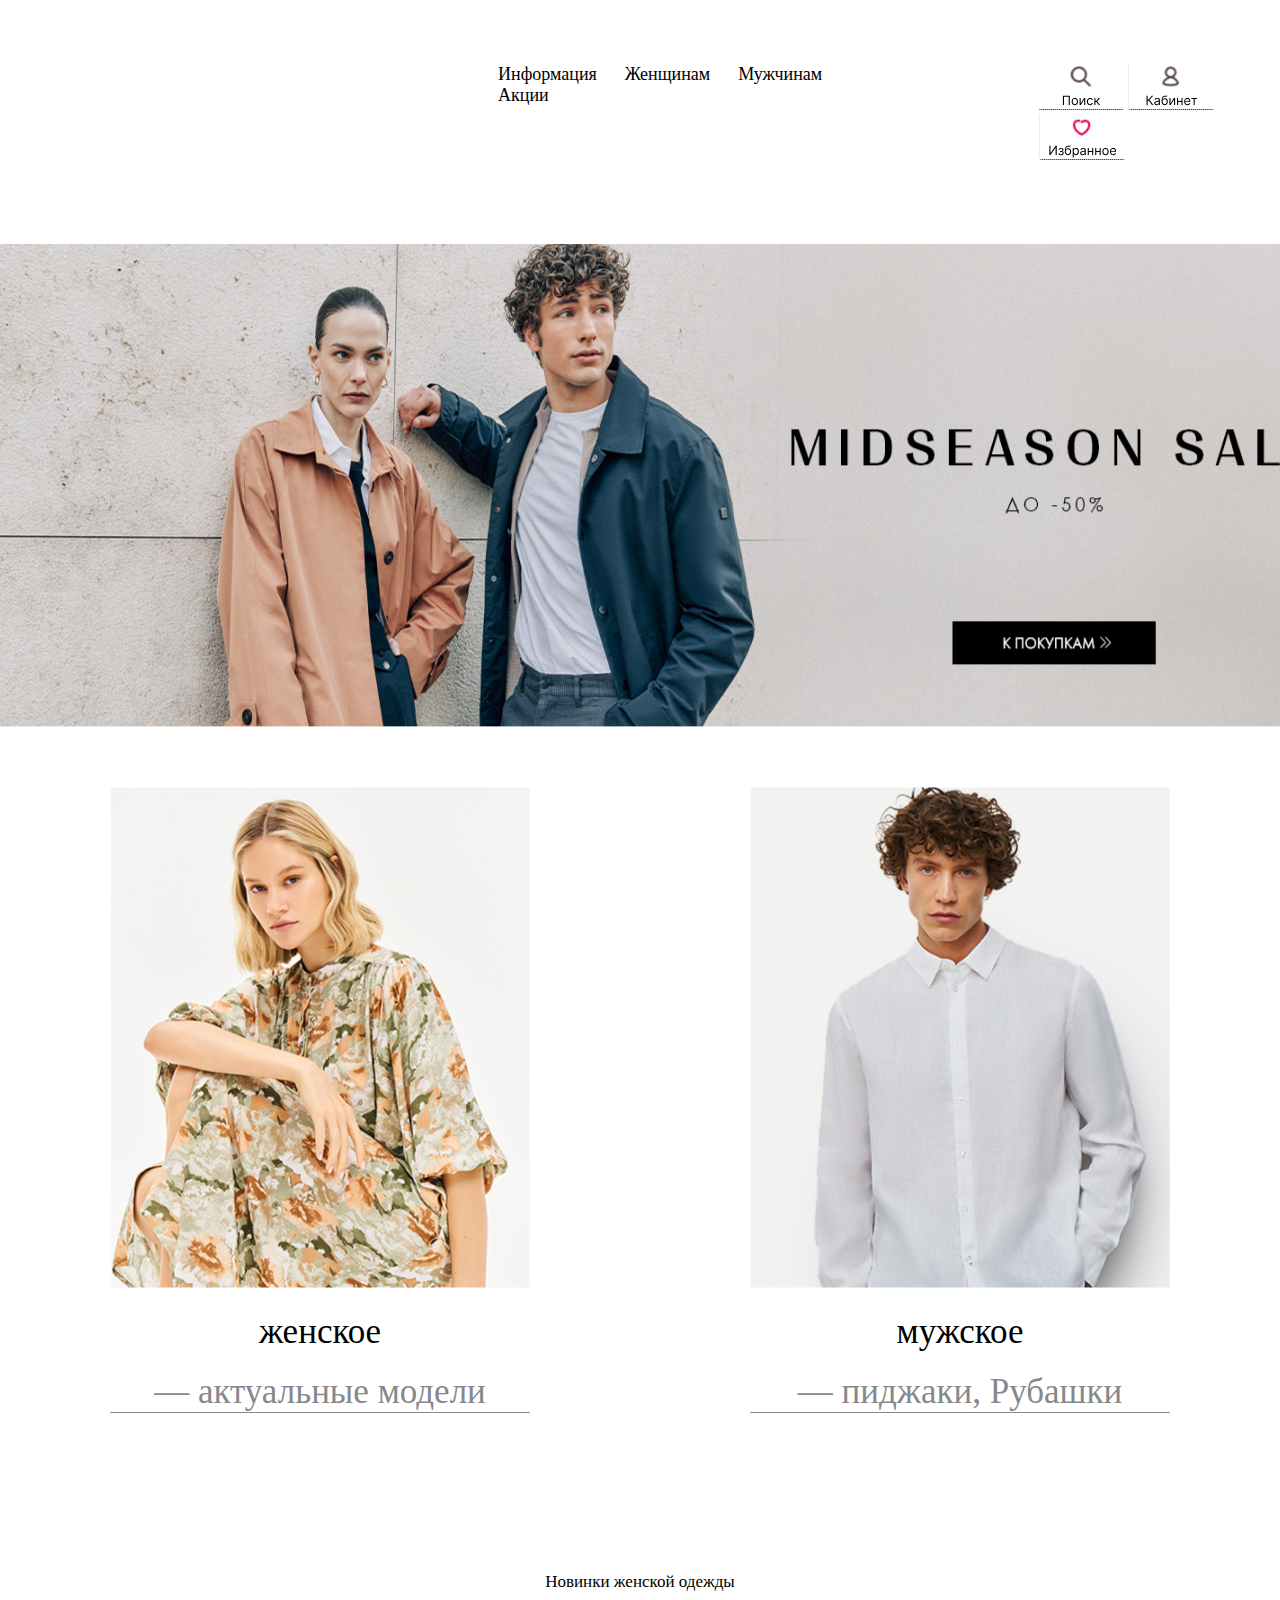
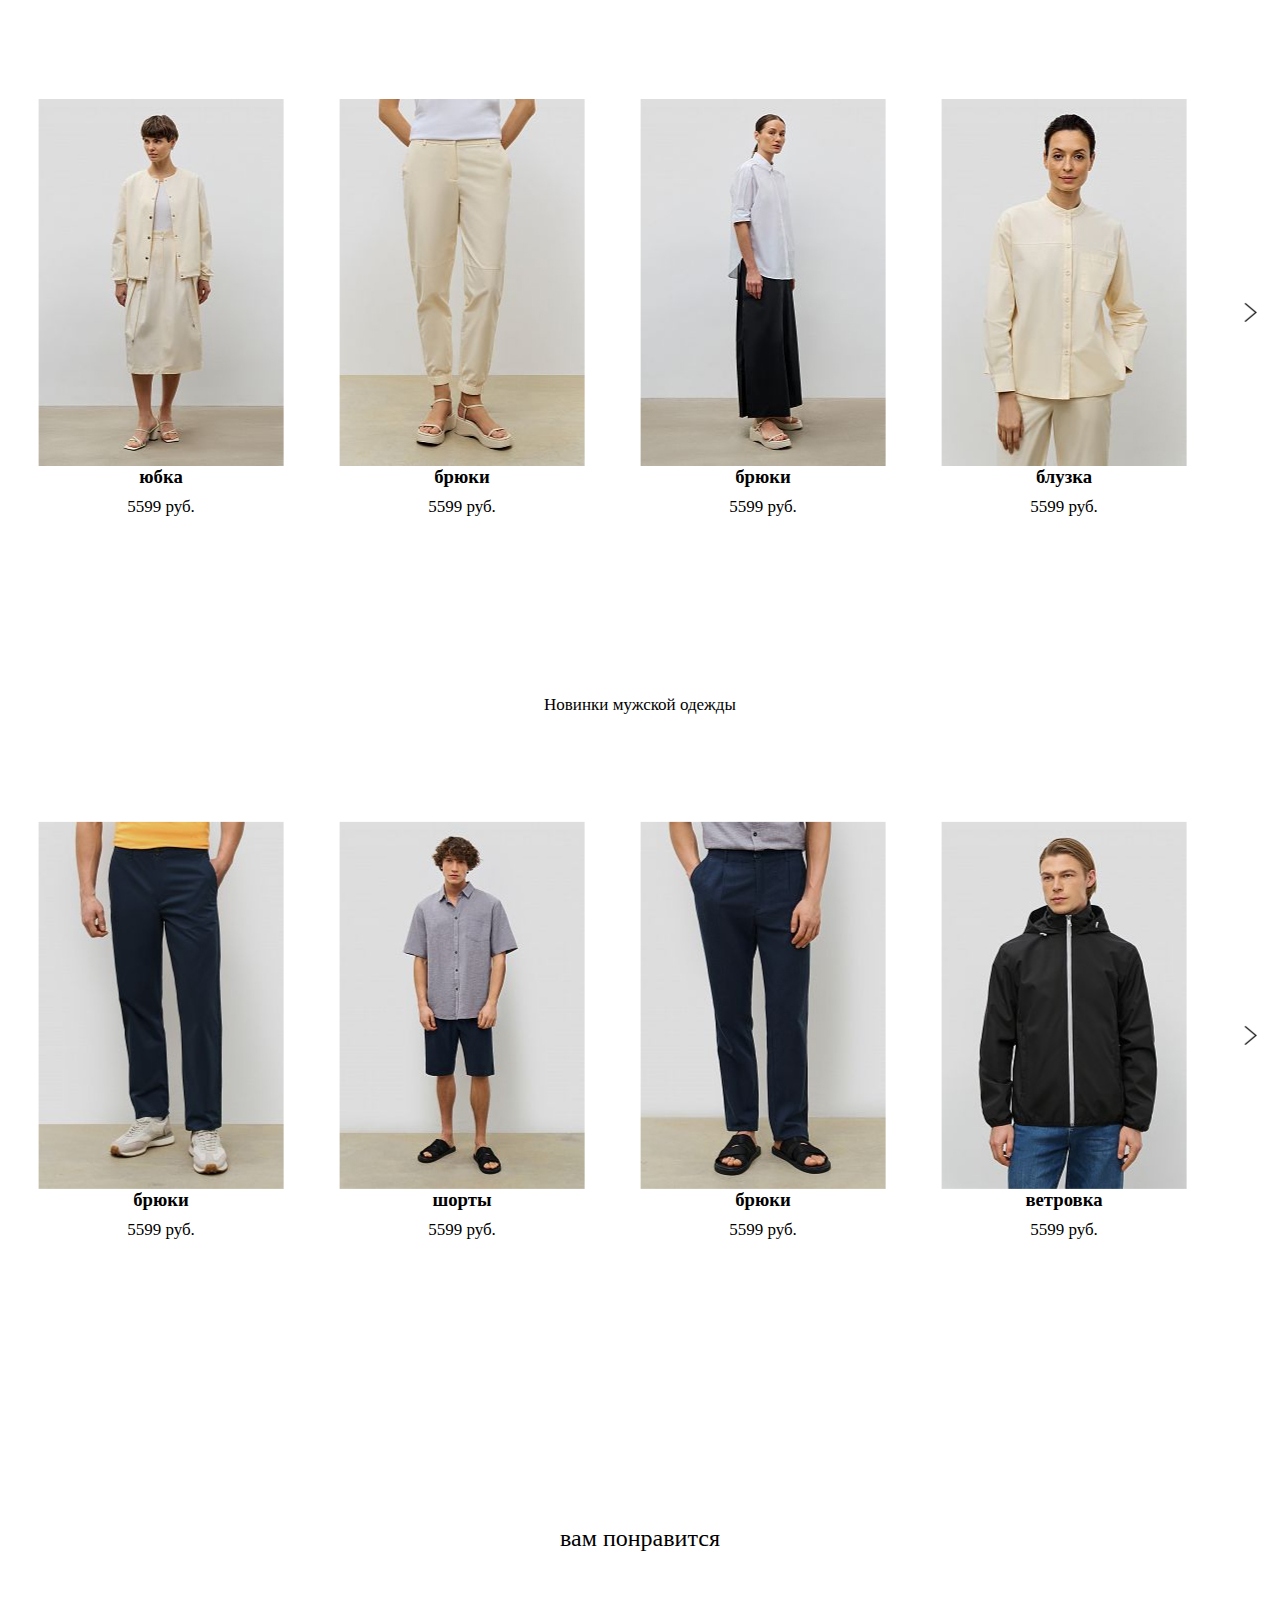
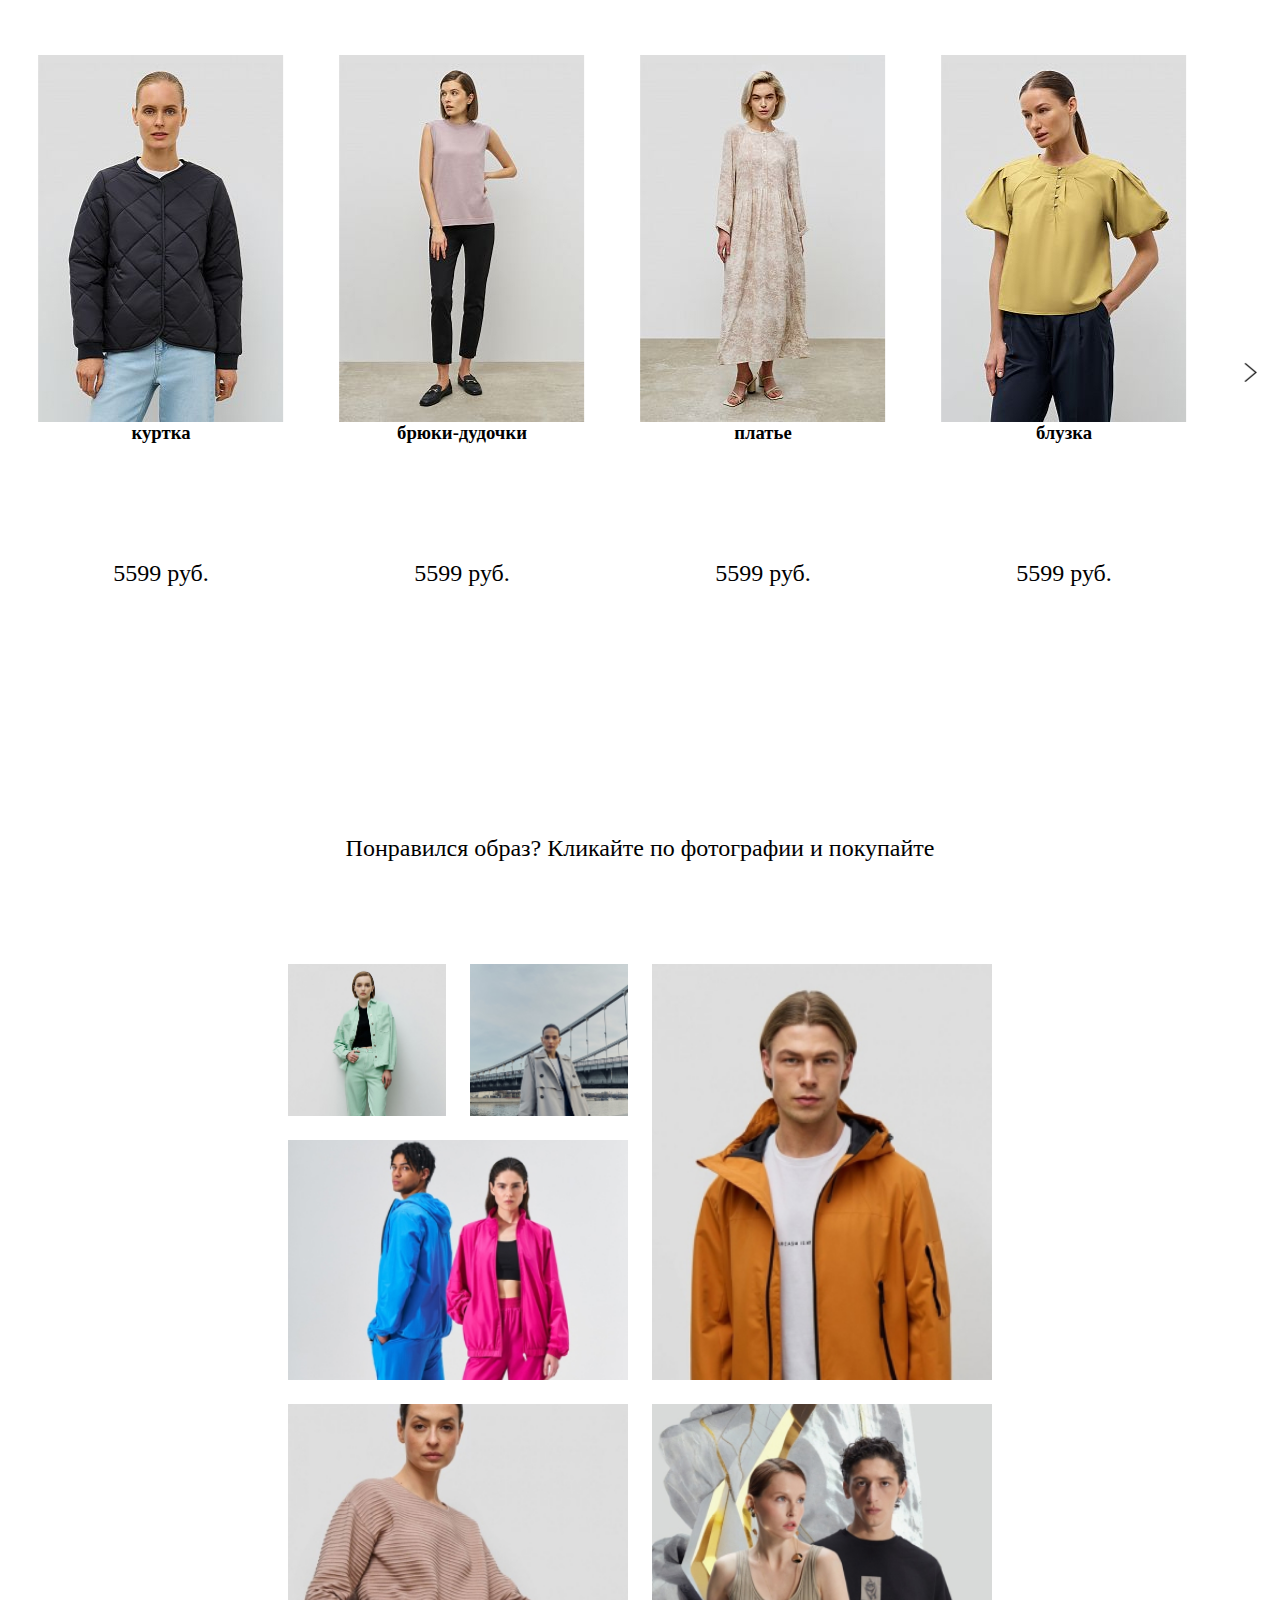
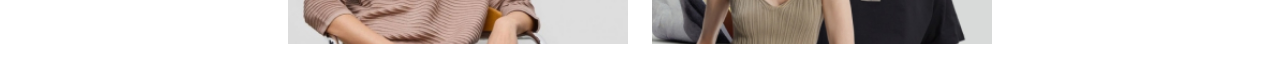
==== index.html @ 718bdc74 "m" ====
<!DOCTYPE html>
<html lang="en">

<head>
    <meta charset="UTF-8">
    <meta http-equiv="X-UA-Compatible" content="IE=edge">
    <meta name="viewport" content="width=device-width, initial-scale=1.0">
    <title>Nedogenius</title>
    <link rel="stylesheet" href="./style.css">
    <link rel="stylesheet" href="./adaptive.css">
</head>

<body>
    <!-- хедер-->
    <header>
        <div class="wrapper">
            <div class="header_text">
                <span> Информация</span>
                <span>Женщинам</span>
                <span>Мужчинам</span>
                <span>Акции</span>
            </div>
        <div class="header_icon">
            <a href="#"><img src="./img/search.svg" alt=""></a>
            <a href="#"><img src="./img/cabinet.svg" alt=""></a>
            <a href="#"><img src="./img/favorite.svg" alt=""></a>
            <a href="#"><img src="./img/basket.svg" alt=""></a>
            
        </div>
        </div>
    </header>
    <!-- хедер-->
    <div class="header_banner"><a href="#"><img src="./img/banner.png" alt=""></a></div>

    <!-- мейн-->
    <main>
        <div class="main-shop">
            <a href="#"><img src="./img/women.png" alt=""></a>
            <p>женское</p>
            <p id="p1_main">— актуальные модели</p>
        </div>

        <div class="main-shop">
            <a href="#"><img src="./img/men.jpg" alt=""></a>
            <p>мужское</p>
            <p id="p2_main">— пиджаки, Рубашки</p>
        </div>
    </main>
    <!-- мейн-->

    <container_1>
        <p>Новинки женской одежды</p>
        <div class="cont_img">
            <a href="#"><img src="./img/arrow-left.png.svg" alt=""><h3> </h3>
                <p> </p></a>
            <a href="#"><img src="./img/FRONT.jpg.jpg" alt=""><h3>юбка</h3>
                <p>5599 руб.</p></a>
            <a href="#"><img src="./img/FRONT_2.jpg.jpg" alt=""><h3>брюки</h3>
            <p>5599 руб.</p></a>
            <a href="#"><img src="./img/FRONT_3.jpg.jpg" alt=""><h3>брюки</h3>
                <p>5599 руб.</p></a></a>
            <a href="#"><img src="./img/FRONT_4.jpg.jpg" alt=""><h3>блузка</h3>
                <p>5599 руб.</p></a>
            <a href="#"><img src="./img/arrow-right.png.svg" alt=""><h3> </h3>
                <p> </p></a>
        </div>
    </container_1>

    <container_2>
    <p>Новинки мужской одежды</p>
    <div class="cont_img2">
        <a href="#"><img src="./img/arrow-left.png.svg" alt=""><h3> </h3>
            <p> </p></a>
        <a href="#"><img src="./img/FRONT11.jpg.jpg" alt=""><h3>брюки</h3>
            <p>5599 руб.</p></a>
        <a href="#"><img src="./img/FRONT12.jpg.jpg" alt=""><h3>шорты</h3>
            <p>5599 руб.</p></a>
        <a href="#"><img src="./img/FRONT13.jpg.jpg" alt=""><h3>брюки</h3>
            <p>5599 руб.</p></a>
        <a href="#"><img src="./img/FRONT14.jpg.jpg" alt=""><h3>ветровка</h3>
            <p>5599 руб.</p></a>
        <a href="#"><img src="./img/arrow-right.png.svg" alt=""><h3> </h3>
            <p> </p></a>
    </div>
    </container_2>

    <container_3>
        <p>вам понравится</p>
        <div class="cont_img3">
            <a href="#"><img src="./img/arrow-left.png.svg" alt=""></a>
            <a href="#"><img src="./img/FRONT21.jpg.jpg" alt=""><h3>куртка</h3>
                <p>5599 руб.</p></a>
            <a href="#"><img src="./img/FRONT22.jpg.jpg" alt=""><h3>брюки-дудочки</h3>
                <p>5599 руб.</p></a>
            <a href="#"><img src="./img/FRONT23.jpg.jpg" alt=""><h3>платье</h3>
                <p>5599 руб.</p></a>
            <a href="#"><img src="./img/FRONT24.jpg.jpg" alt=""><h3>блузка</h3>
                <p>5599 руб.</p></a>
            <a href="#"><img src="./img/arrow-right.png.svg" alt=""></a>
        </div>
        </container_3>

        <container_4>
            <p>Понравился образ? Кликайте по фотографии и покупайте</p>
            <div class="cont_4">
                <div class="gallery">
                    <figure class="gallery__item gallery__item--1">
                        <img src="img/div1.jpg" alt="Gallery image 1" class="gallery__img">
                    </figure>
                    <figure class="gallery__item gallery__item--2">
                        <img src="img/div2.jpg" alt="Gallery image 2" class="gallery__img">
                    </figure>
                    <figure class="gallery__item gallery__item--3">
                        <img src="img/div3.jpg" alt="Gallery image 3" class="gallery__img">
                    </figure>
                    <figure class="gallery__item gallery__item--4">
                        <img src="img/div4.jpg" alt="Gallery image 4" class="gallery__img">
                    </figure>
                    <figure class="gallery__item gallery__item--5">
                        <img src="img/div5.jpg" alt="Gallery image 5" class="gallery__img">
                    </figure>
                    <figure class="gallery__item gallery__item--6">
                        <img src="img/div6.jpg" alt="Gallery image 6" class="gallery__img">
                    </figure>
                </div>
            </div>
        </container_4>
</body>

</html>
---- style.css ----
* {
  padding: 0;
  margin: 0;
  box-sizing: border-box;
}

a {
  text-decoration: none;
}

li {
  list-style: none;
  padding-left: 35px;
}

body {
  background: white;
  background-size: 36px 36px;

  box-sizing: border-box;

  width: 100%;
}

header {
  background: white;
  padding-top: 64px;
  padding-bottom: 80px;
  width: 100%;
}

.wrapper{
  display: flex;
}

.header_text {
  display: inline-block;
  margin-left: 498px;

}

.header_icon{
  display: inline-block;
  padding-left: 158px;
  align-items: flex-end;
}

span {
  padding-right: 24px;
  font-size: 18px;
}

.header_banner {
  padding-bottom: 24px;
}


p {
  color: black;
}

main {
  display: flex;
  justify-content: space-around;
  flex-wrap: wrap;
}

main .main-shop p {
  text-align: center;
  font-size: 35px;

  padding-top: 20px;
}

.main-shop {
  border-radius: 100px;
  padding-top: 30px;
  padding-bottom: 30px;
  padding-left: 40px;
  padding-right: 40px;
  margin-bottom: 120px;
  color: black;
}


#p1_main{
  border-bottom: 1px solid black;
  border-bottom-color:#87888C;
  color:#87888C;
}

#p2_main{
  border-bottom: 1px solid black;
  border-bottom-color:#87888C;
  color:#87888C;
}


container_1 p{
  text-align: center;
  font-weight: 400;
  font-size: 17px;
  line-height: 38px;
  margin-bottom: 97px;
}
.cont_img{
  width: 100%;
  display: flex;
  justify-content:center ;
  margin-bottom: 30px;
  align-items: center;
}

.cont_img a{
  margin-right: 55px;
    display: flex;
    flex-direction: column;
    align-items: center;
    text-align: center;
    color: black;
    margin-bottom: 33px;
}




.cont_img a h3 p{
  font-size: 17px;
}




container_2 p{
  text-align: center;
  font-weight: 400;
  font-size: 17px;
  line-height: 38px;
  margin-bottom: 97px;
}
.cont_img2{
  width: 100%;
  display: flex;
  justify-content:center ;
  margin-bottom: 30px;
  align-items: center;
}

.cont_img2 a{
  margin-right: 55px;
    display: flex;
    flex-direction: column;
    align-items: center;
    text-align: center;
    color: black;
    margin-bottom: 33px;
}




.cont_img2 a h3 p{
  font-size: 17px;
}

container_3 p{
  text-align: center;
  font-weight: 400;
  font-size: 24px;
  line-height: 38px;
  margin-bottom: 97px;
  padding-top: 110px;
}
.cont_img3{
  display: flex;
  justify-content:center ;
  margin-bottom: 30px;
  align-items: center;
}

.cont_img3 a{
  margin-right: 55px;
    display: flex;
    flex-direction: column;
    align-items: center;
    text-align: center;
    color: black;
}

container_4 p{
  text-align: center;
  font-weight: 400;
  font-size: 24px;
  line-height: 38px;
  margin-bottom: 97px;
  padding-top: 110px;
}

.cont_4 {
  width: 55%;
  margin: 2rem auto; 
}
 
.gallery {
  display: grid;
  grid-template-columns: repeat(8, 1fr);
  grid-template-rows: repeat(8, 5vw);
  grid-gap: 1.5rem; 
}
 
.gallery__img {
  width: 100%;
  height: 100%;
  object-fit: cover;
  display: block; 
}
 
.gallery__item--1 {
  grid-column-start: 1;
  grid-column-end: 3;
  grid-row-start: 1;
  grid-row-end: 3
}
 
.gallery__item--2 {
  grid-column-start: 3;
  grid-column-end: 5;
  grid-row-start: 1;
  grid-row-end: 3;
}
 
.gallery__item--3 {
  grid-column-start: 5;
  grid-column-end: 9;
  grid-row-start: 1;
  grid-row-end: 6;
}
 
.gallery__item--4 {
  grid-column-start: 1;
  grid-column-end: 5;
  grid-row-start: 3;
  grid-row-end: 6;
}
 
.gallery__item--5 {
  grid-column-start: 1;
  grid-column-end: 5;
  grid-row-start: 6;
  grid-row-end: 9;
}
 
.gallery__item--6 {
  grid-column-start: 5;
  grid-column-end: 9;
  grid-row-start: 6;
  grid-row-end: 9;
}
---- adaptive.css ----
@media only screen and (max-width: 1200px) {

    .header {
        background: #002b51;
    background: -webkit-linear-gradient(0deg, #002b51 0%, #1a0051 100%);
    background: linear-gradient(0deg, #002b51 0%, #1a0051 100%);
    margin-bottom: 65px;
    width: 800px;
    }

    .main {
        background:
        repeating-linear-gradient( 45deg,#0000 calc(-650%/13) calc(50%/13),#002240 0 calc(100%/13),
        #0000 0 calc(150%/13),#002240 0 calc(200%/13),
        #0000 0 calc(250%/13),#002240 0 calc(300%/13)),repeating-linear-gradient( 45deg,#0000 calc(-650%/13) calc(50%/13),#002240 0 calc(100%/13),
        #0000 0 calc(150%/13),#002240 0 calc(200%/13),
        #0000 0 calc(250%/13),#002240 0 calc(300%/13)) 18px 18px,
        repeating-linear-gradient(-45deg,#0000 calc(-650%/13) calc(50%/13),#002240 0 calc(100%/13),
        #0000 0 calc(150%/13),#002240 0 calc(200%/13),
        #0000 0 calc(250%/13),#002240 0 calc(300%/13)),repeating-linear-gradient(-45deg,#0000 calc(-650%/13) calc(50%/13),#002240 0 calc(100%/13),
        #0000 0 calc(150%/13),#002240 0 calc(200%/13),
        #0000 0 calc(250%/13),#002240 0 calc(300%/13)) 18px 18px #0a0021;
        width: 190px;
    }

    .footer {
        width: auto;
        background: #002b51;
        background: -webkit-linear-gradient(0deg, #002b51 0%, #1a0051 100%);
        background: linear-gradient(0deg, #002b51 0%, #1a0051 100%);
    }
}

@media only screen and (max-width: 800px) {

    .header {
        background: #002b51;
        background: -webkit-linear-gradient(0deg, #002b51 0%, #1a0051 100%);
        background: linear-gradient(0deg, #002b51 0%, #1a0051 100%);
        margin-bottom: 65px;
        width: 600px;
    }

    .main {
        background:
        repeating-linear-gradient( 45deg,#0000 calc(-650%/13) calc(50%/13),#002240 0 calc(100%/13),
        #0000 0 calc(150%/13),#002240 0 calc(200%/13),
        #0000 0 calc(250%/13),#002240 0 calc(300%/13)),repeating-linear-gradient( 45deg,#0000 calc(-650%/13) calc(50%/13),#002240 0 calc(100%/13),
        #0000 0 calc(150%/13),#002240 0 calc(200%/13),
        #0000 0 calc(250%/13),#002240 0 calc(300%/13)) 18px 18px,
        repeating-linear-gradient(-45deg,#0000 calc(-650%/13) calc(50%/13),#002240 0 calc(100%/13),
        #0000 0 calc(150%/13),#002240 0 calc(200%/13),
        #0000 0 calc(250%/13),#002240 0 calc(300%/13)),repeating-linear-gradient(-45deg,#0000 calc(-650%/13) calc(50%/13),#002240 0 calc(100%/13),
        #0000 0 calc(150%/13),#002240 0 calc(200%/13),
        #0000 0 calc(250%/13),#002240 0 calc(300%/13)) 18px 18px #0a0021;
        width: 100px;
    }

    .footer {
        width: auto;
        background: #002b51;
        background: -webkit-linear-gradient(0deg, #002b51 0%, #1a0051 100%);
        background: linear-gradient(0deg, #002b51 0%, #1a0051 100%);
    }
}

@media only screen and (max-width: 400px){
    .header {
        background: #002b51;
        background: -webkit-linear-gradient(0deg, #002b51 0%, #1a0051 100%);
        background: linear-gradient(0deg, #002b51 0%, #1a0051 100%);
        margin-bottom: 65px;
        width: 200px;
    }

    .main {
        background:
        repeating-linear-gradient( 45deg,#0000 calc(-650%/13) calc(50%/13),#002240 0 calc(100%/13),
        #0000 0 calc(150%/13),#002240 0 calc(200%/13),
        #0000 0 calc(250%/13),#002240 0 calc(300%/13)),repeating-linear-gradient( 45deg,#0000 calc(-650%/13) calc(50%/13),#002240 0 calc(100%/13),
        #0000 0 calc(150%/13),#002240 0 calc(200%/13),
        #0000 0 calc(250%/13),#002240 0 calc(300%/13)) 18px 18px,
        repeating-linear-gradient(-45deg,#0000 calc(-650%/13) calc(50%/13),#002240 0 calc(100%/13),
        #0000 0 calc(150%/13),#002240 0 calc(200%/13),
        #0000 0 calc(250%/13),#002240 0 calc(300%/13)),repeating-linear-gradient(-45deg,#0000 calc(-650%/13) calc(50%/13),#002240 0 calc(100%/13),
        #0000 0 calc(150%/13),#002240 0 calc(200%/13),
        #0000 0 calc(250%/13),#002240 0 calc(300%/13)) 18px 18px #0a0021;
        width: 60px;
    }

    .footer {
        width: auto;
        background: #002b51;
        background: -webkit-linear-gradient(0deg, #002b51 0%, #1a0051 100%);
        background: linear-gradient(0deg, #002b51 0%, #1a0051 100%);
    }
}
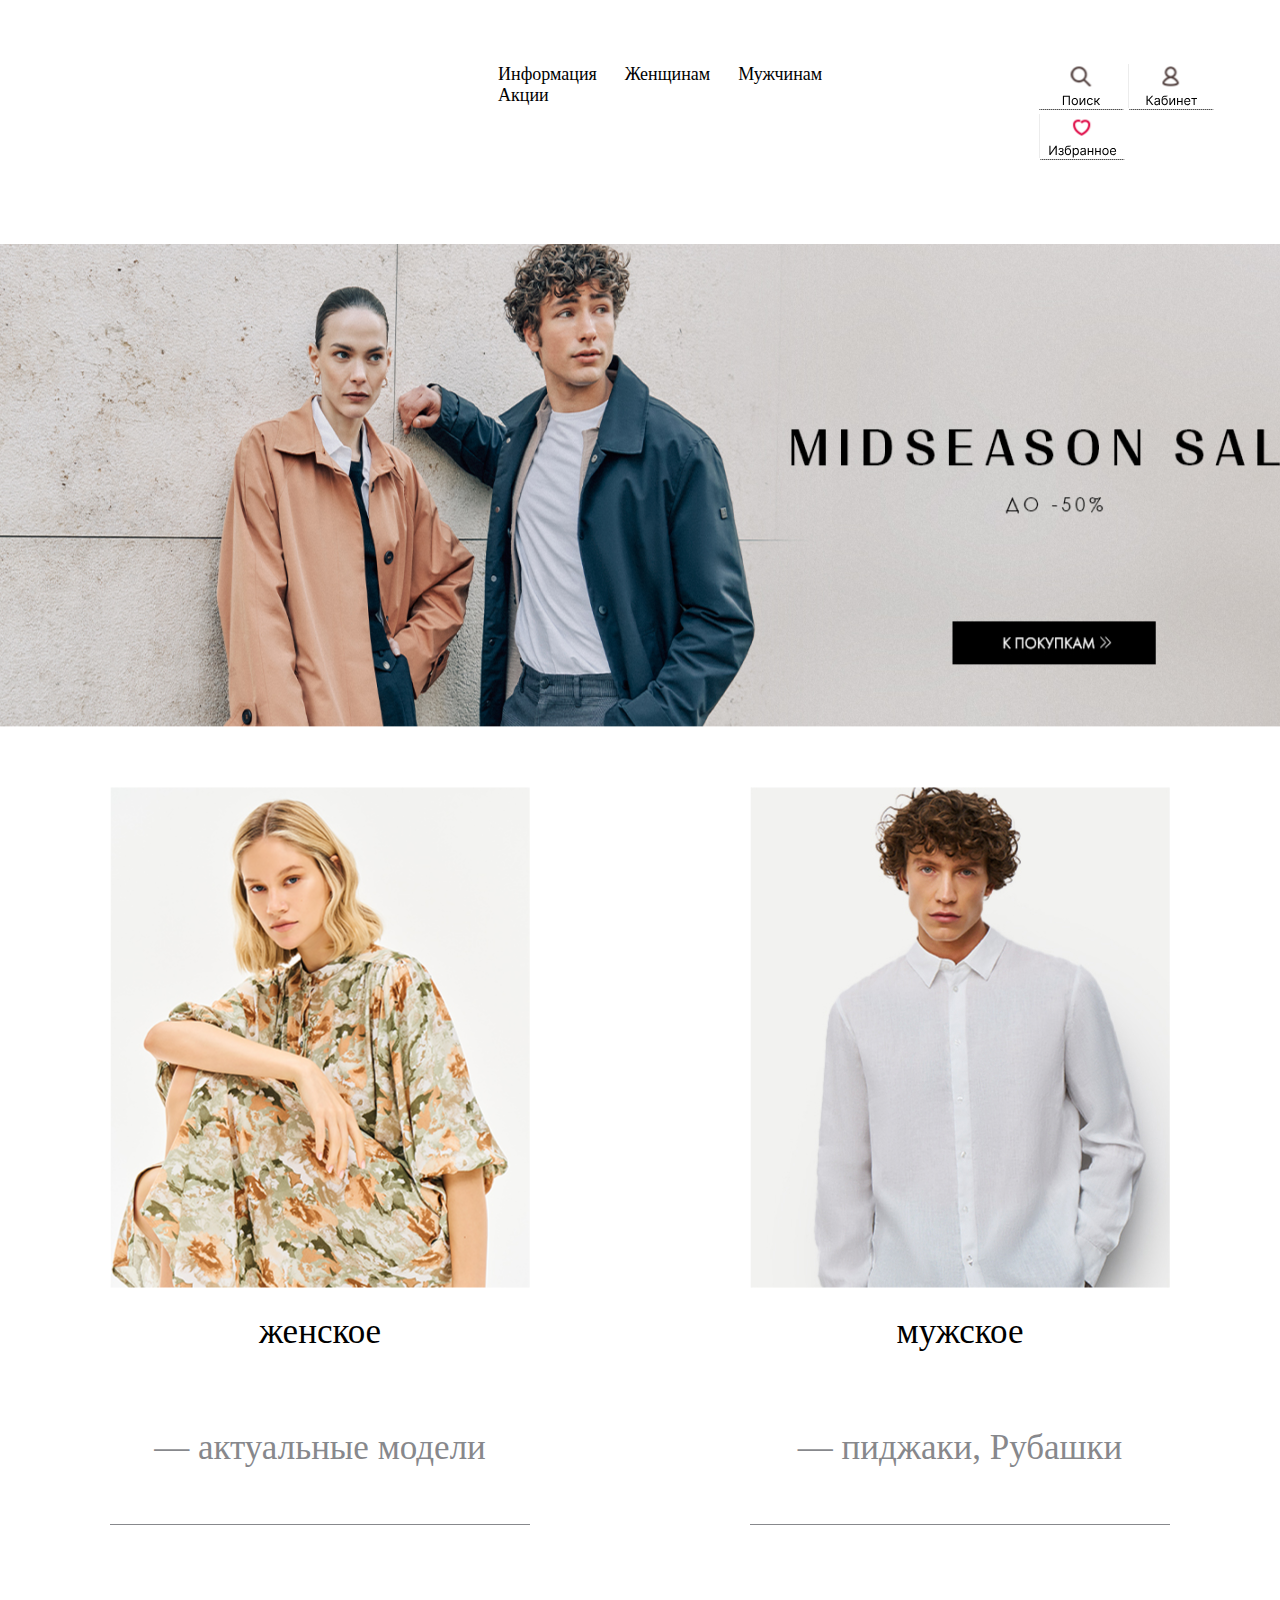
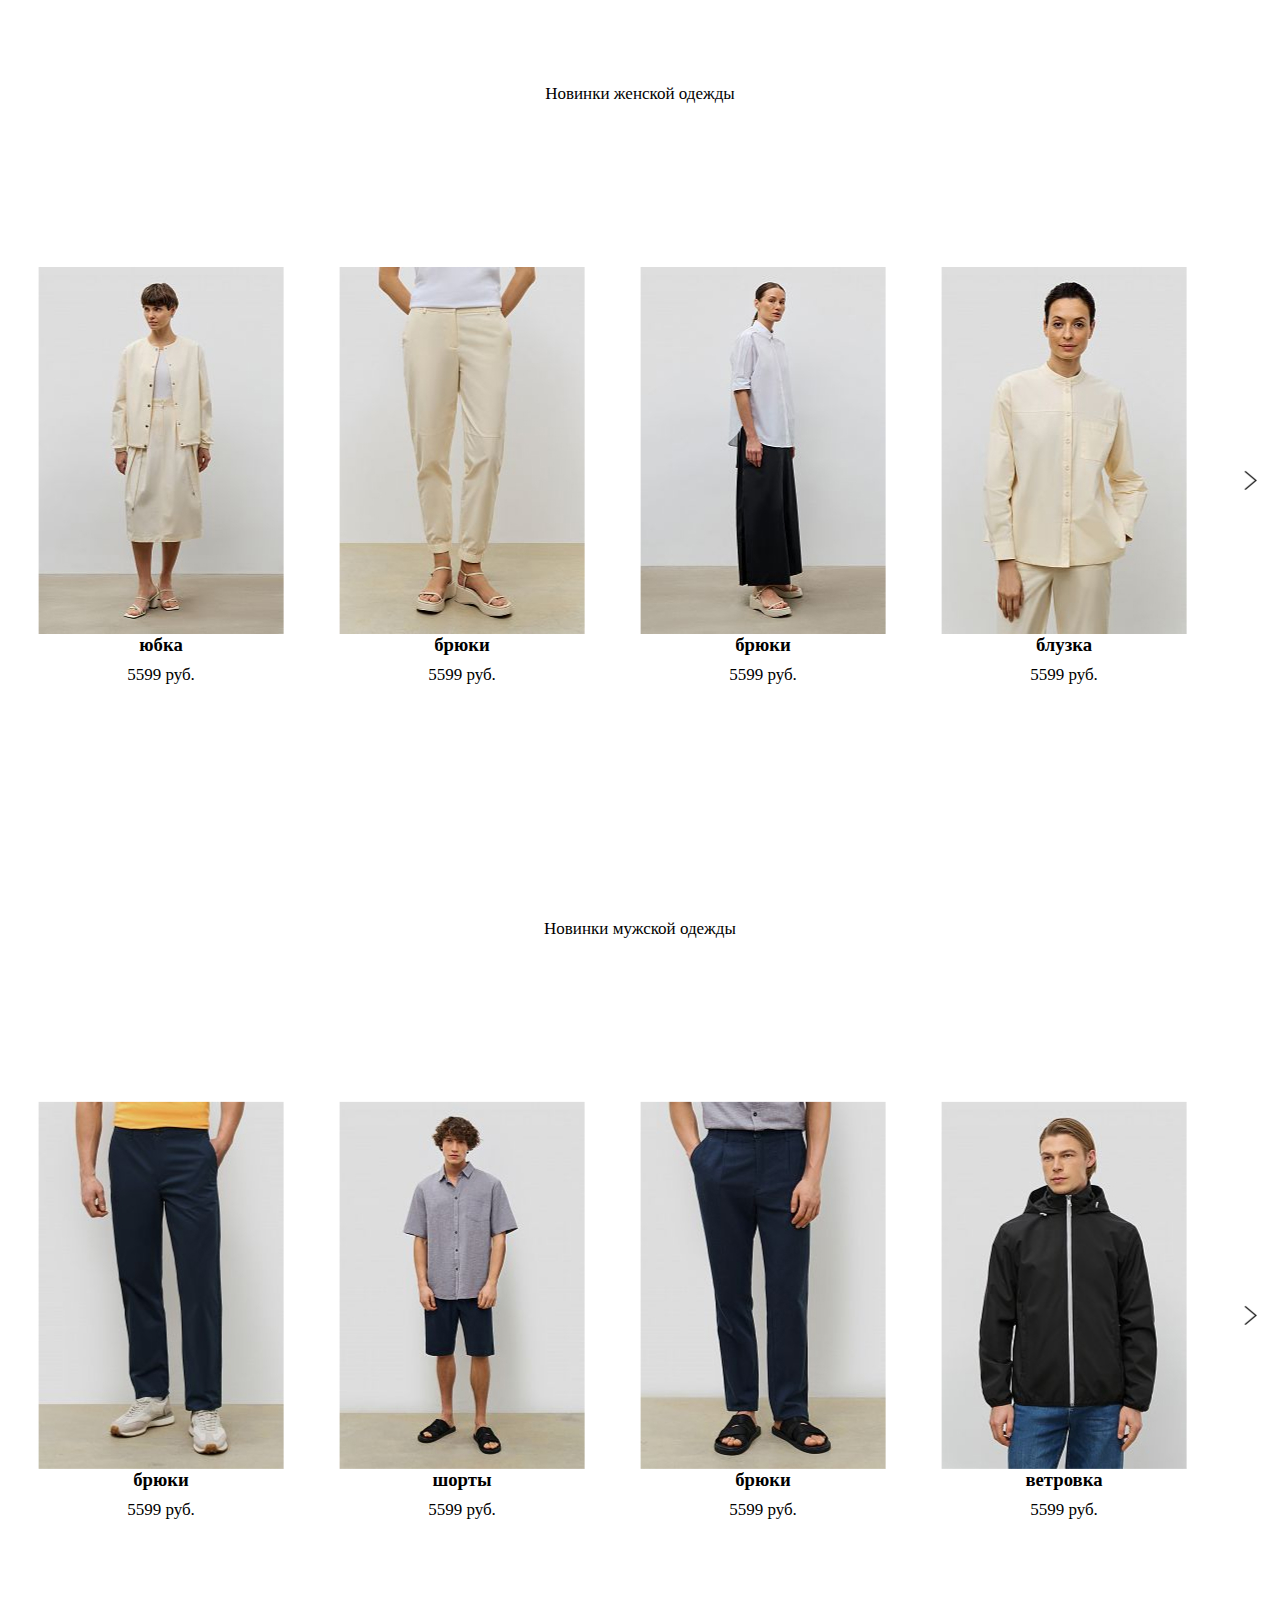
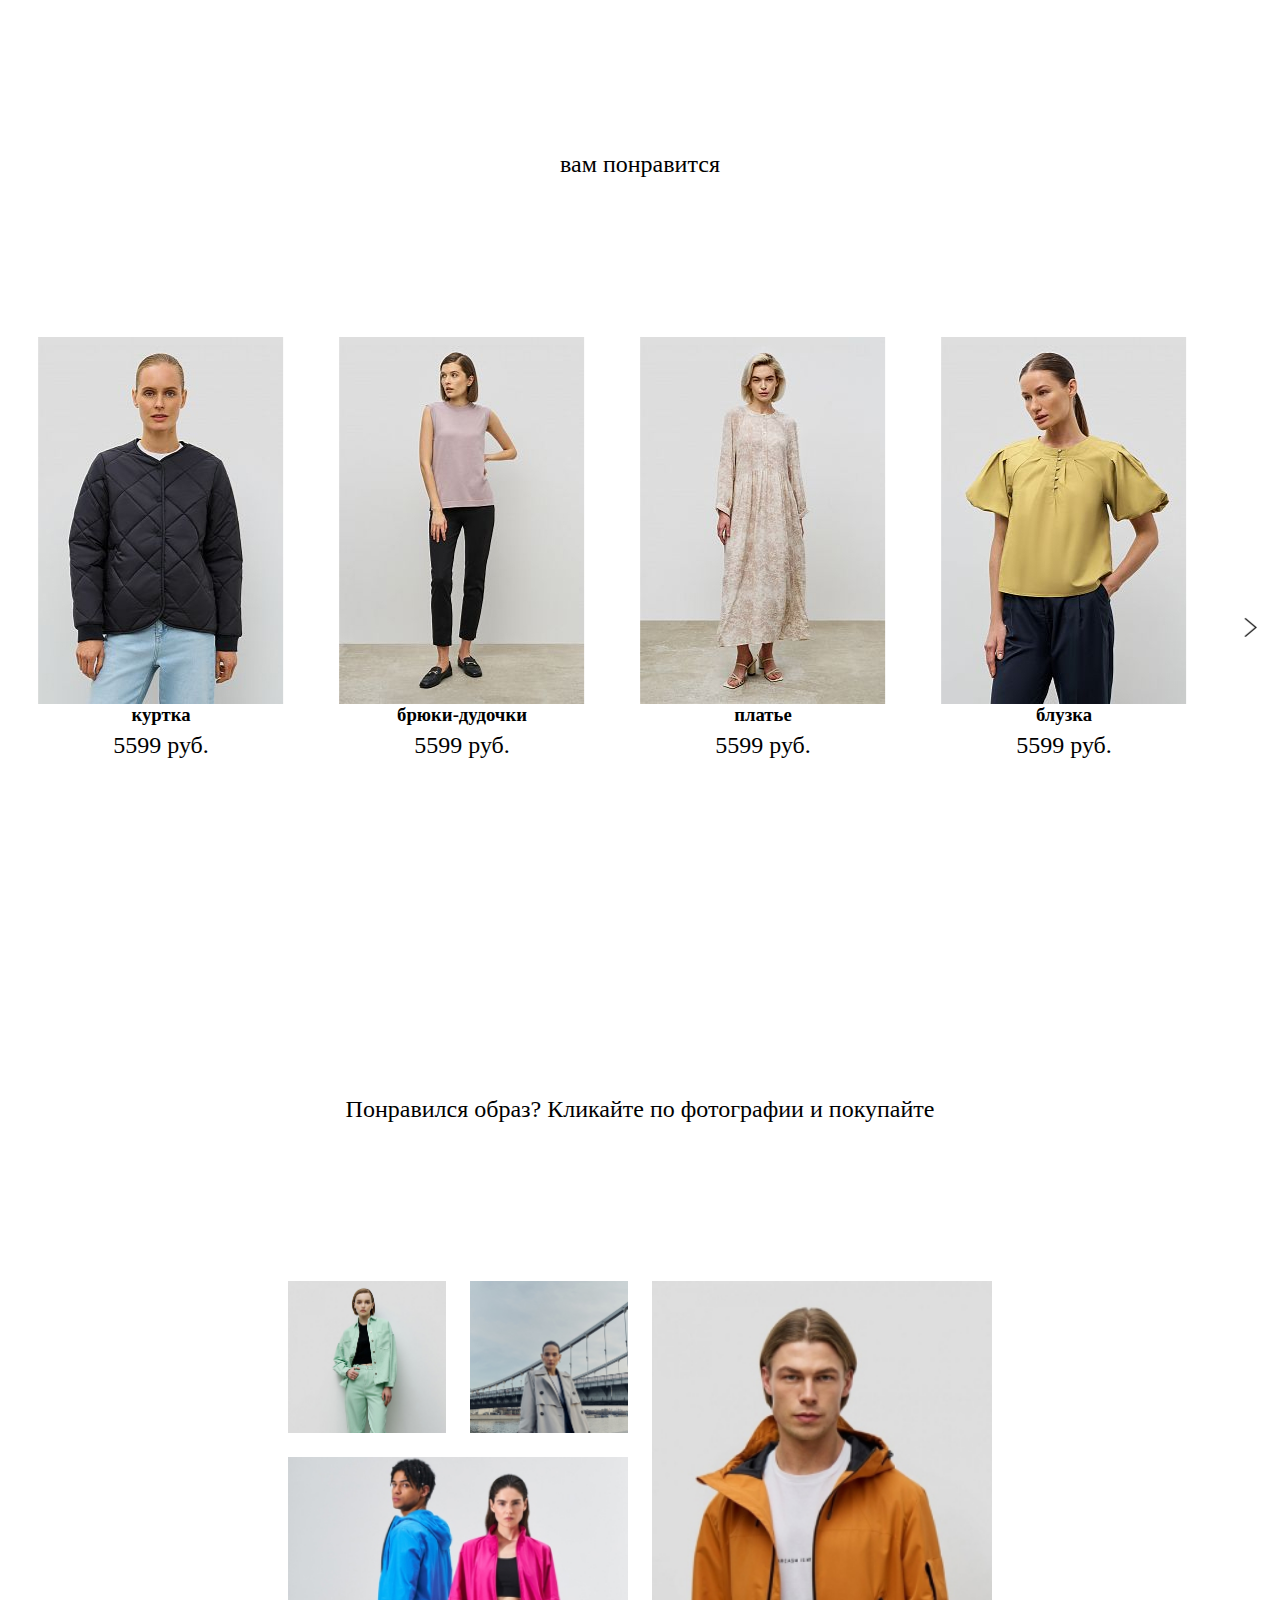
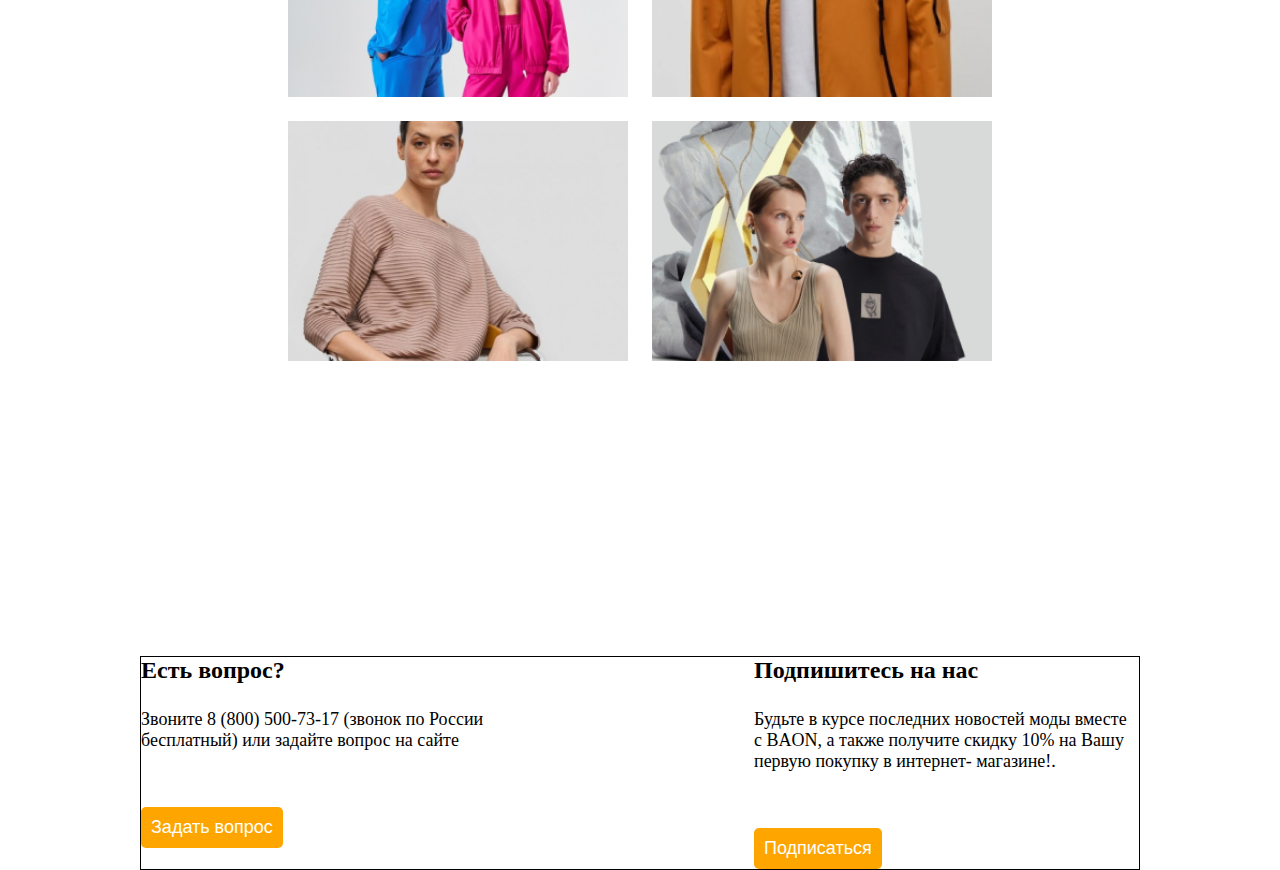
==== commit 385ffcca: "m" ====
--- a/index.html
+++ b/index.html
@@ -125,6 +125,20 @@
                 </div>
             </div>
         </container_4>
+        <footer>
+            <div class="container">
+                <div class="block">
+                    <h1>Есть вопрос?</h1>
+                    <p>Звоните 8 (800) 500-73-17 (звонок по России бесплатный) или задайте вопрос на сайте</p>
+                    <button>Задать вопрос</button>
+                </div>
+                <div class="block">
+                    <h1>Подпишитесь на нас</h1>
+                    <p>Будьте в курсе последних новостей моды вместе с BAON, а также получите скидку 10% на Вашу первую покупку в интернет- магазине!.</p>
+                    <button>Подписаться</button>
+                </div>
+            </div>
+        </footer>
 </body>
 
 </html>--- a/style.css
+++ b/style.css
@@ -169,9 +169,10 @@
   font-size: 24px;
   line-height: 38px;
   margin-bottom: 97px;
-  padding-top: 110px;
+
 }
 .cont_img3{
+  width: 100%;
   display: flex;
   justify-content:center ;
   margin-bottom: 30px;
@@ -185,6 +186,14 @@
     align-items: center;
     text-align: center;
     color: black;
+    margin-bottom: 33px;
+}
+
+
+
+
+.cont_img3 a h3 p{
+  font-size: 17px;
 }
 
 container_4 p{
@@ -255,4 +264,35 @@
   grid-column-end: 9;
   grid-row-start: 6;
   grid-row-end: 9;
+}
+
+.container {
+  border: 1px solid black;
+  margin: 295px auto 0;
+  width: 1000px;
+  display: flex;
+  justify-content: space-between;
+}
+.block {
+  width: 485px;
+}
+.block + .block {
+  margin-left: 228px;
+}
+h1 {
+  font-size: 24px;
+  padding-bottom: 25px;
+}
+p {
+  font-size: 18px;
+  padding-bottom: 56px;
+}
+button {
+  background-color: orange;
+  color: white;
+  padding: 10px;
+  border: none;
+  border-radius: 5px;
+  font-size: 18px;
+  cursor: pointer;
 }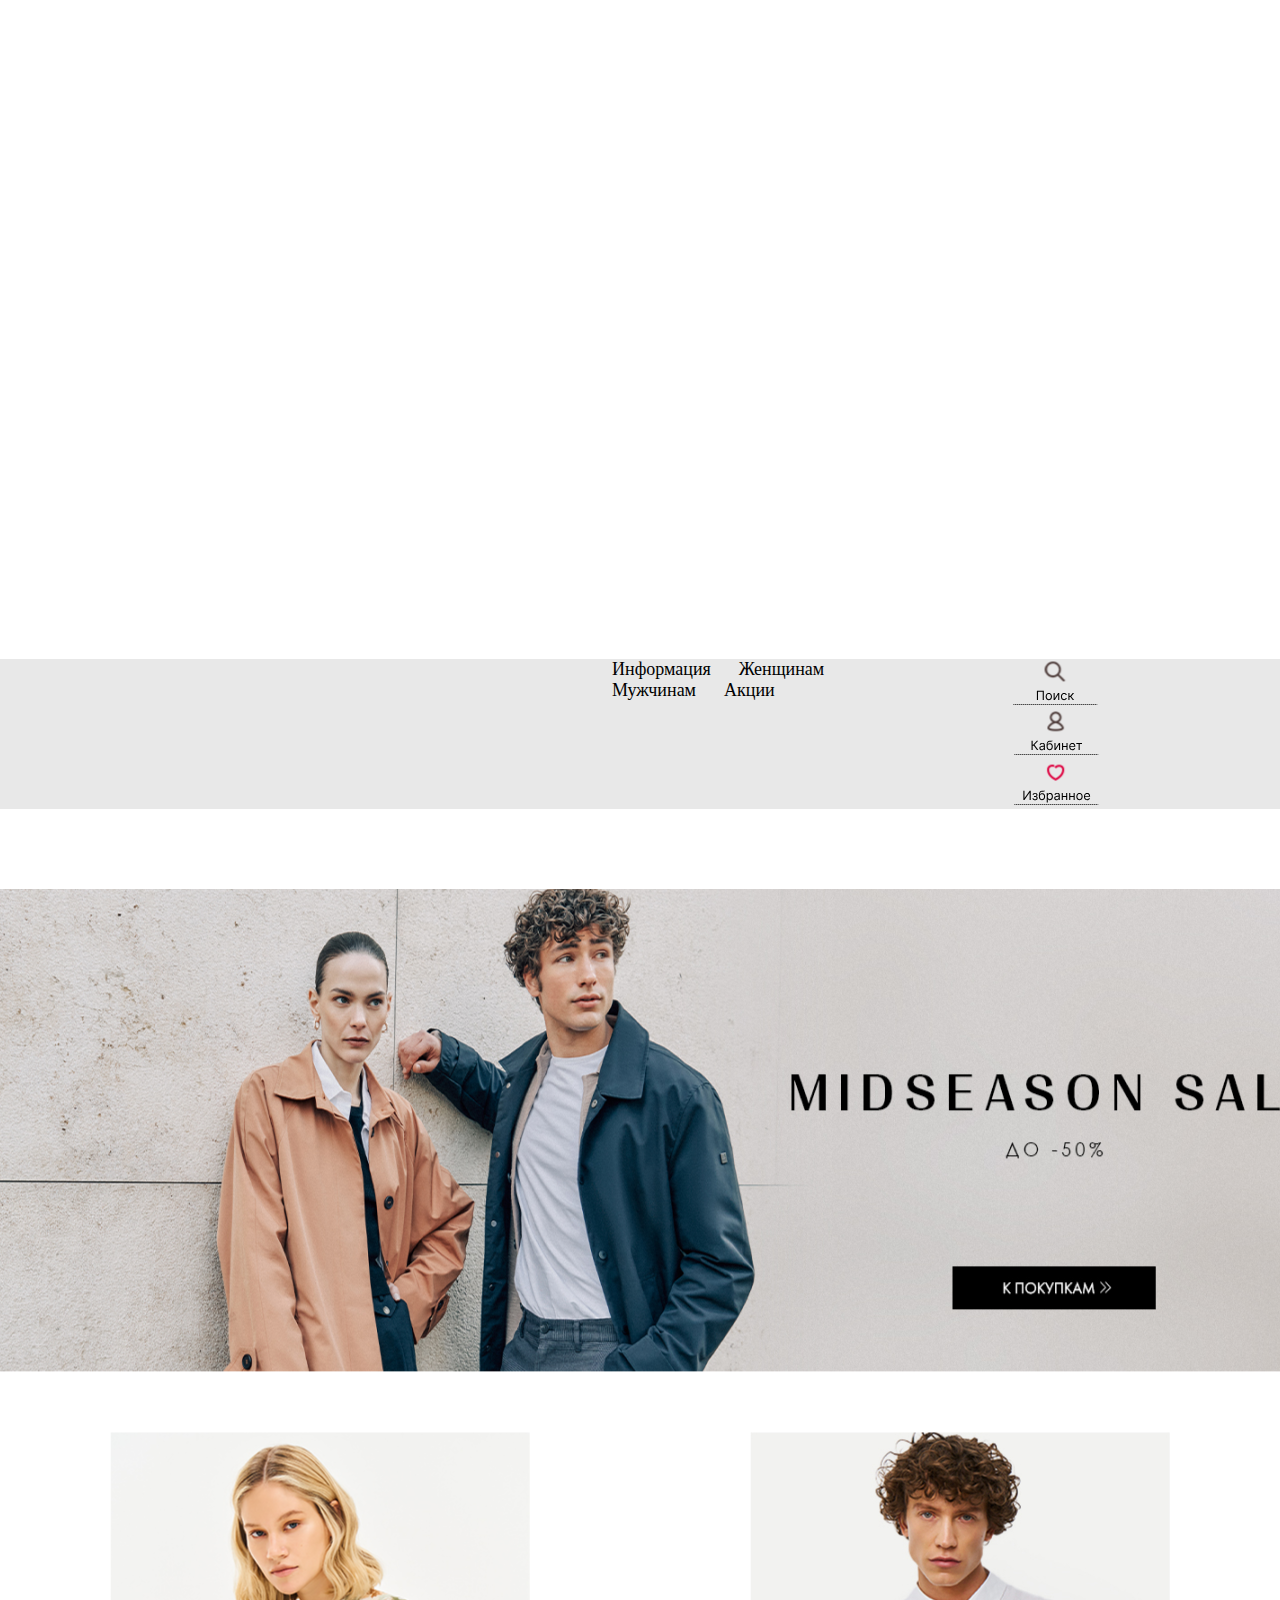
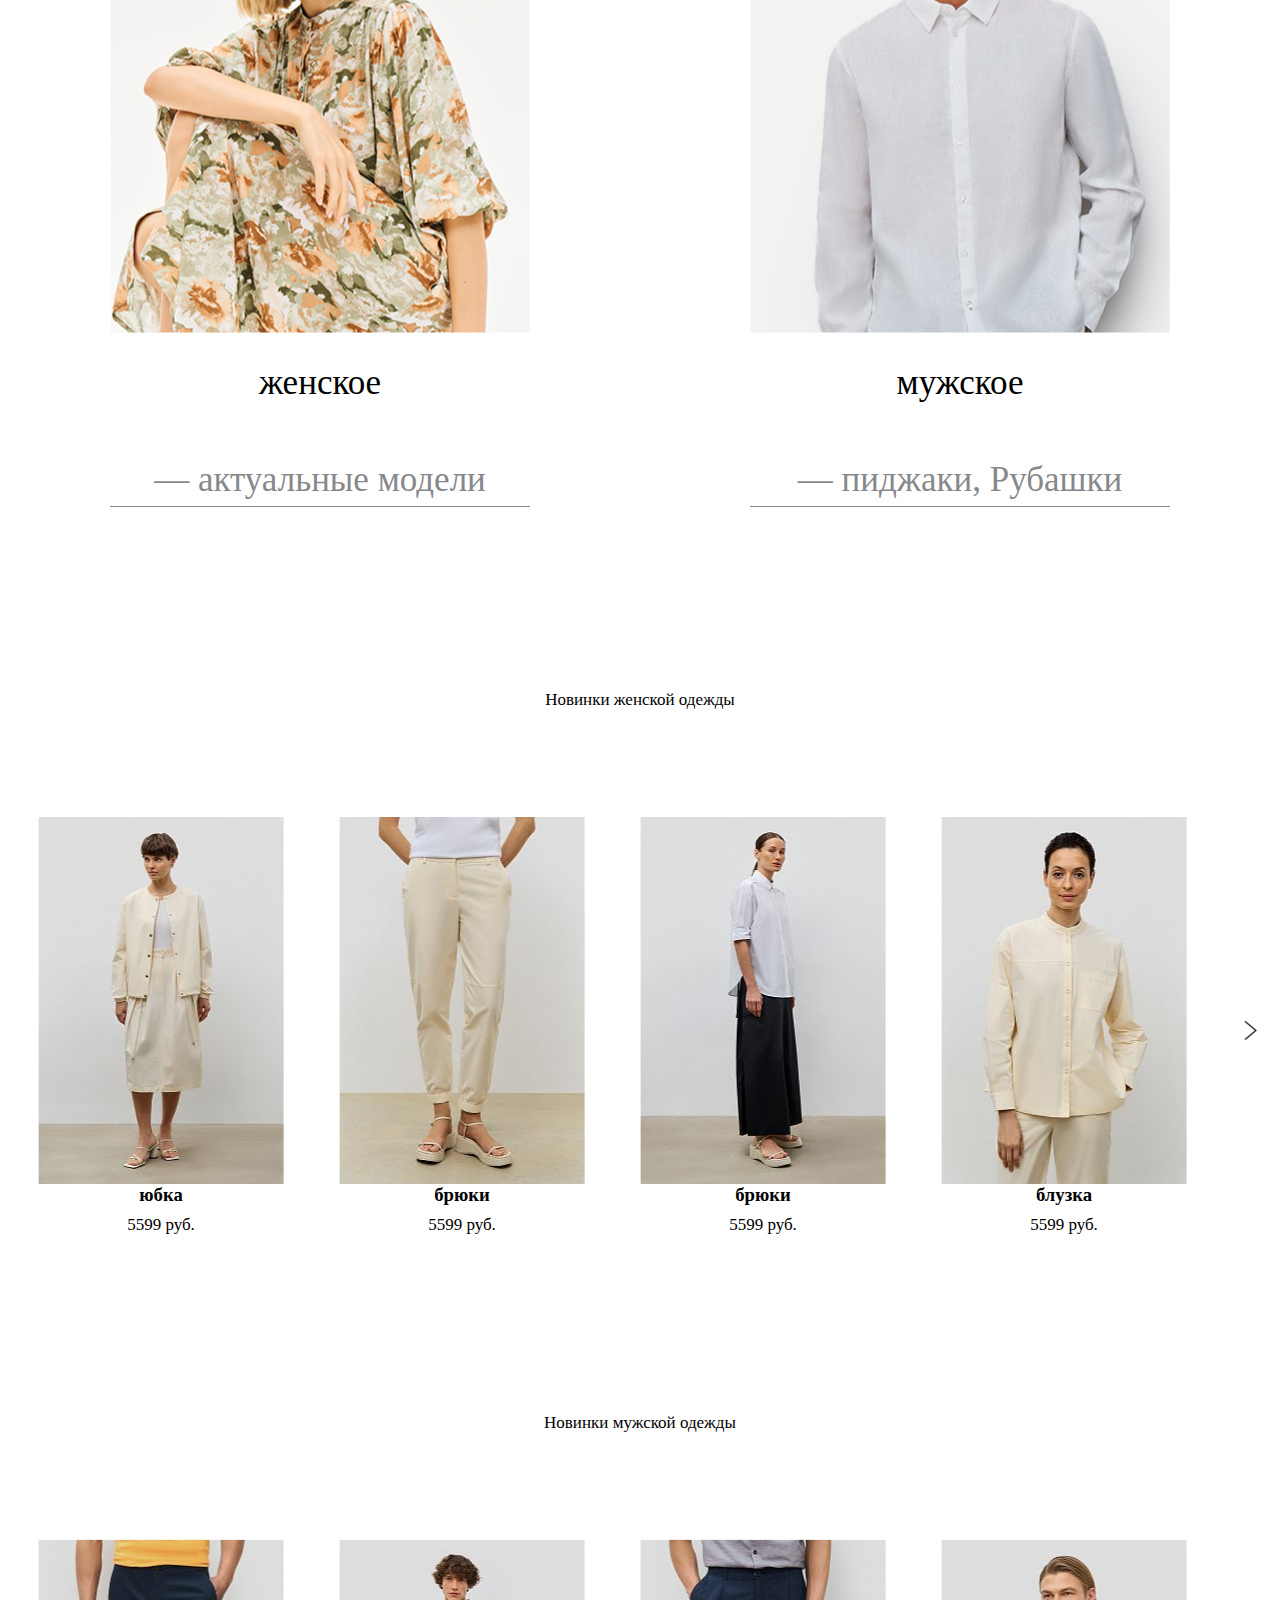
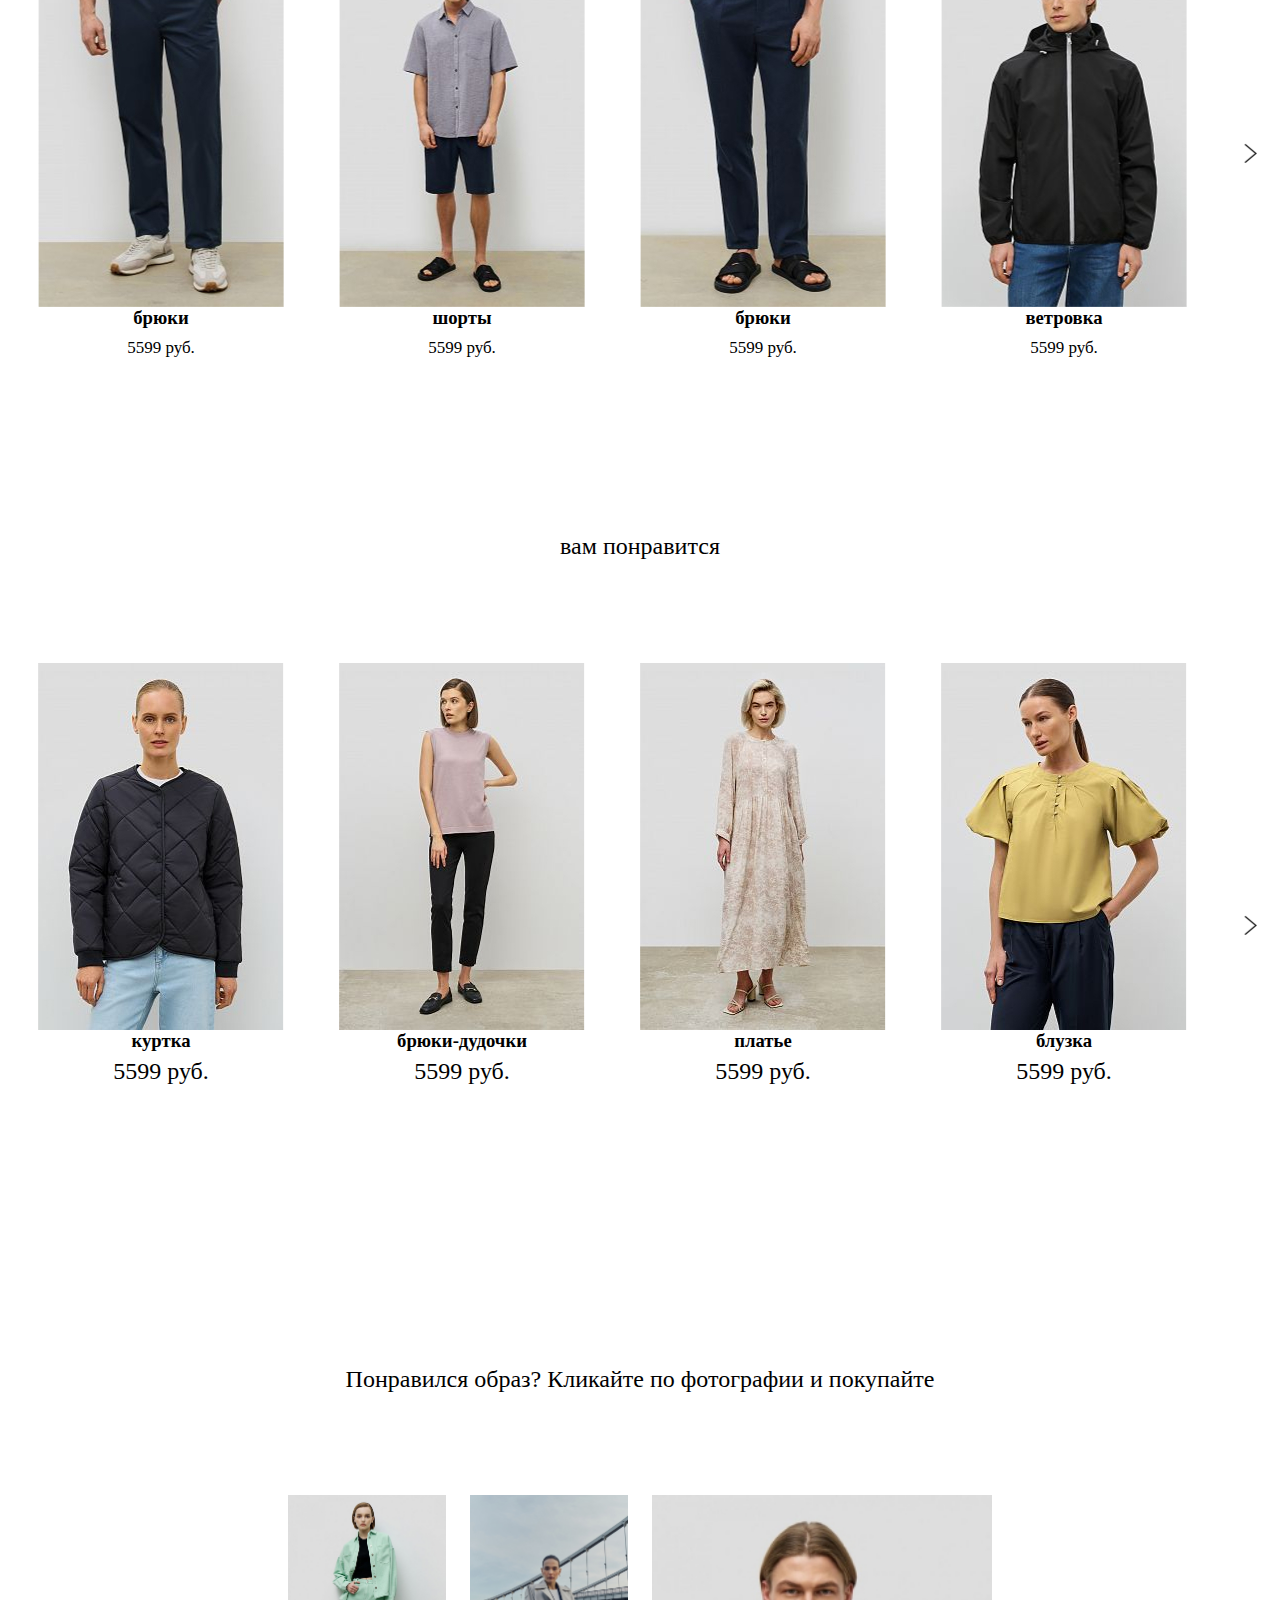
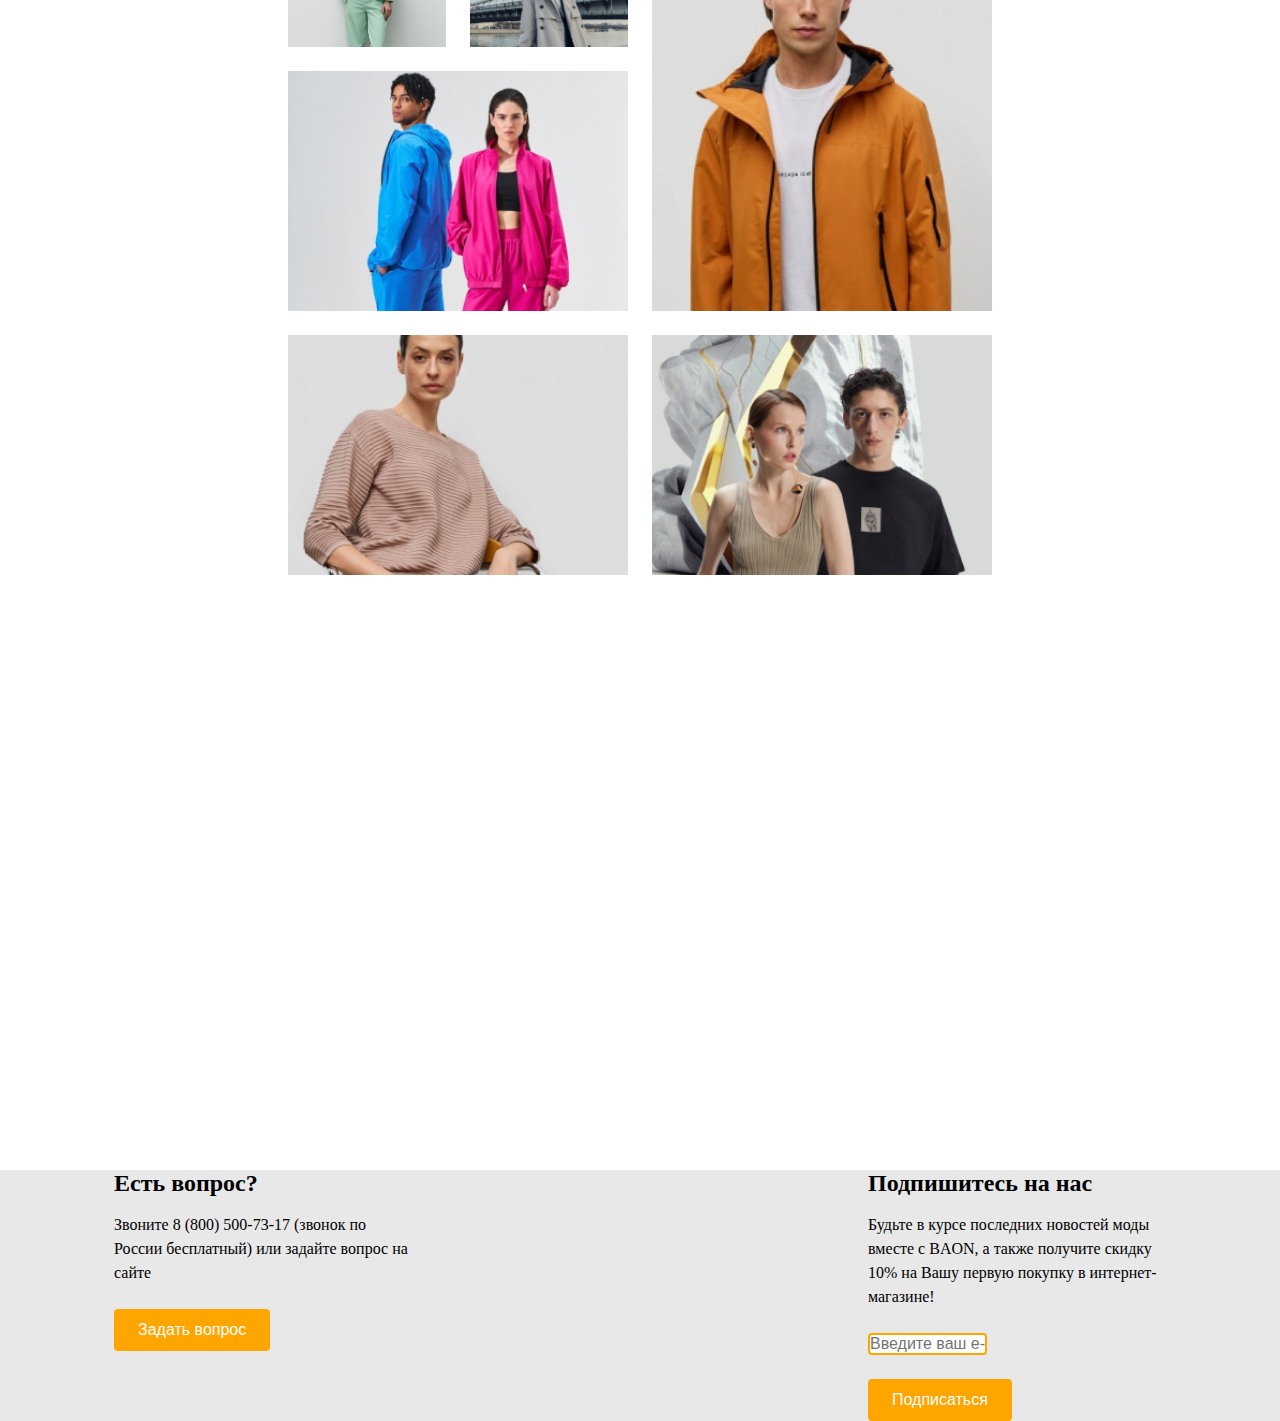
==== commit a5082eb4: "m" ====
--- a/index.html
+++ b/index.html
@@ -125,20 +125,29 @@
                 </div>
             </div>
         </container_4>
-        <footer>
-            <div class="container">
-                <div class="block">
-                    <h1>Есть вопрос?</h1>
-                    <p>Звоните 8 (800) 500-73-17 (звонок по России бесплатный) или задайте вопрос на сайте</p>
-                    <button>Задать вопрос</button>
+        <info>
+            <div class="wrapper">
+                <div class="left-col">
+                  <h1>Есть вопрос?</h1>
+                  <p>Звоните 8 (800) 500-73-17 (звонок по России бесплатный) или задайте вопрос на сайте</p>
+                  <button>Задать вопрос</button>
                 </div>
-                <div class="block">
-                    <h1>Подпишитесь на нас</h1>
-                    <p>Будьте в курсе последних новостей моды вместе с BAON, а также получите скидку 10% на Вашу первую покупку в интернет- магазине!.</p>
-                    <button>Подписаться</button>
+                <div class="right-col">
+                  <h1>Подпишитесь на нас</h1>
+                  <p>Будьте в курсе последних новостей моды
+                    вместе с BAON, а также получите скидку 10%
+                    на Вашу первую покупку в интернет-
+                    магазине!</p>
+                  <div class="input-field">
+                    <input type="text" placeholder="Введите ваш e-mail">
+                  </div>
+                  <button>Подписаться</button>
                 </div>
-            </div>
-        </footer>
+              </div>
+              <div class="text">
+                
+              </div>
+            </info>
 </body>
 
 </html>--- a/style.css
+++ b/style.css
@@ -266,33 +266,65 @@
   grid-row-end: 9;
 }
 
-.container {
-  border: 1px solid black;
-  margin: 295px auto 0;
-  width: 1000px;
+.wrapper {
+  margin: 595px auto 0;
+  padding: 0 114px;
   display: flex;
   justify-content: space-between;
 }
-.block {
-  width: 485px;
-}
-.block + .block {
+
+.left-col,
+.right-col {
+  width: calc(50% - 114px);
+}
+
+.left-col {
+  margin-right: 228px;
+}
+
+.right-col {
   margin-left: 228px;
 }
+
+.info{
+  background-color: gray;
+}
+
+.wrapper{
+background-color: #E8E8E8;
+}
+
 h1 {
   font-size: 24px;
-  padding-bottom: 25px;
-}
+  font-weight: bold;
+  margin-bottom: 16px;
+}
+
 p {
-  font-size: 18px;
-  padding-bottom: 56px;
-}
+  font-size: 16px;
+  line-height: 1.5;
+  margin-bottom: 24px;
+}
+
 button {
   background-color: orange;
   color: white;
-  padding: 10px;
   border: none;
-  border-radius: 5px;
-  font-size: 18px;
+  border-radius: 4px;
+  padding: 12px 24px;
+  font-size: 16px;
   cursor: pointer;
+}
+
+.input-field {
+  margin-bottom: 24px;
+  margin-right: 60px;
+}
+
+input {
+  width: 50%;
+
+  font-size: 16px;
+  border: 2px solid orange;
+  border-radius: 4px;
 }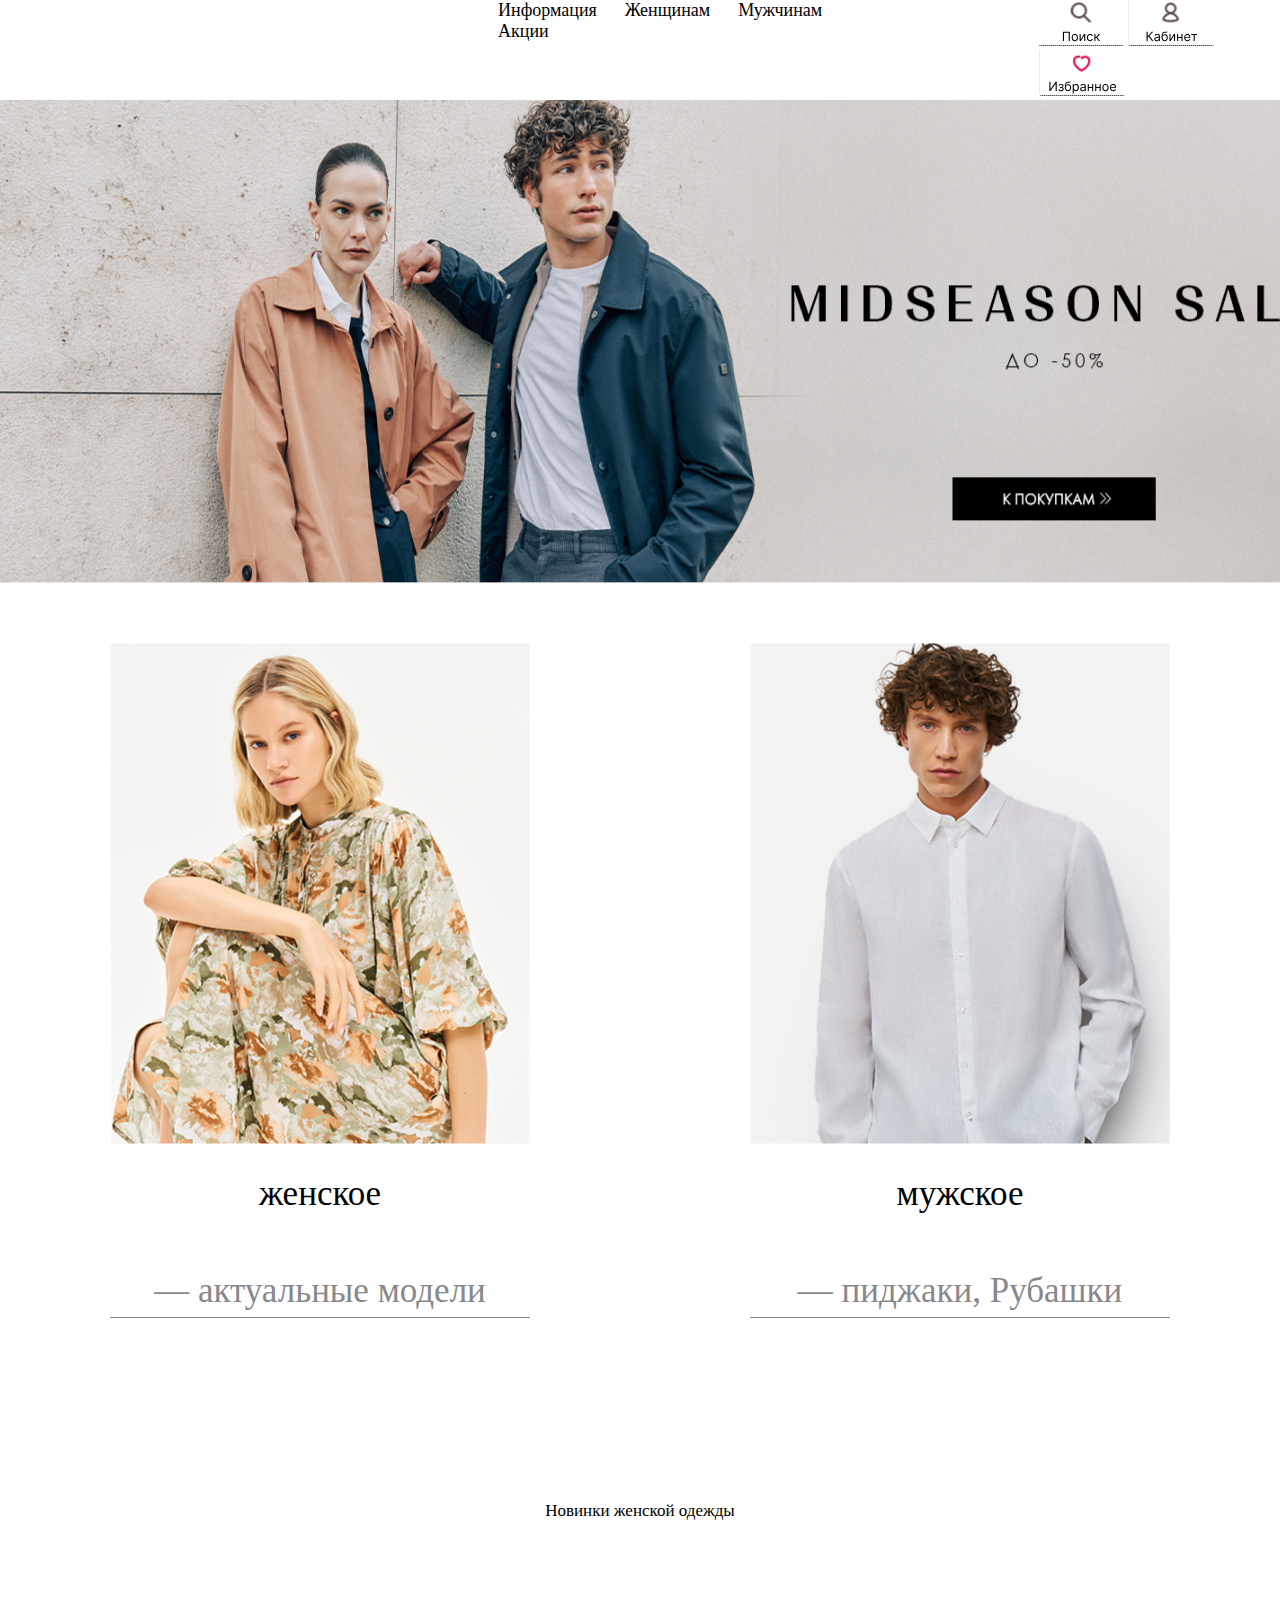
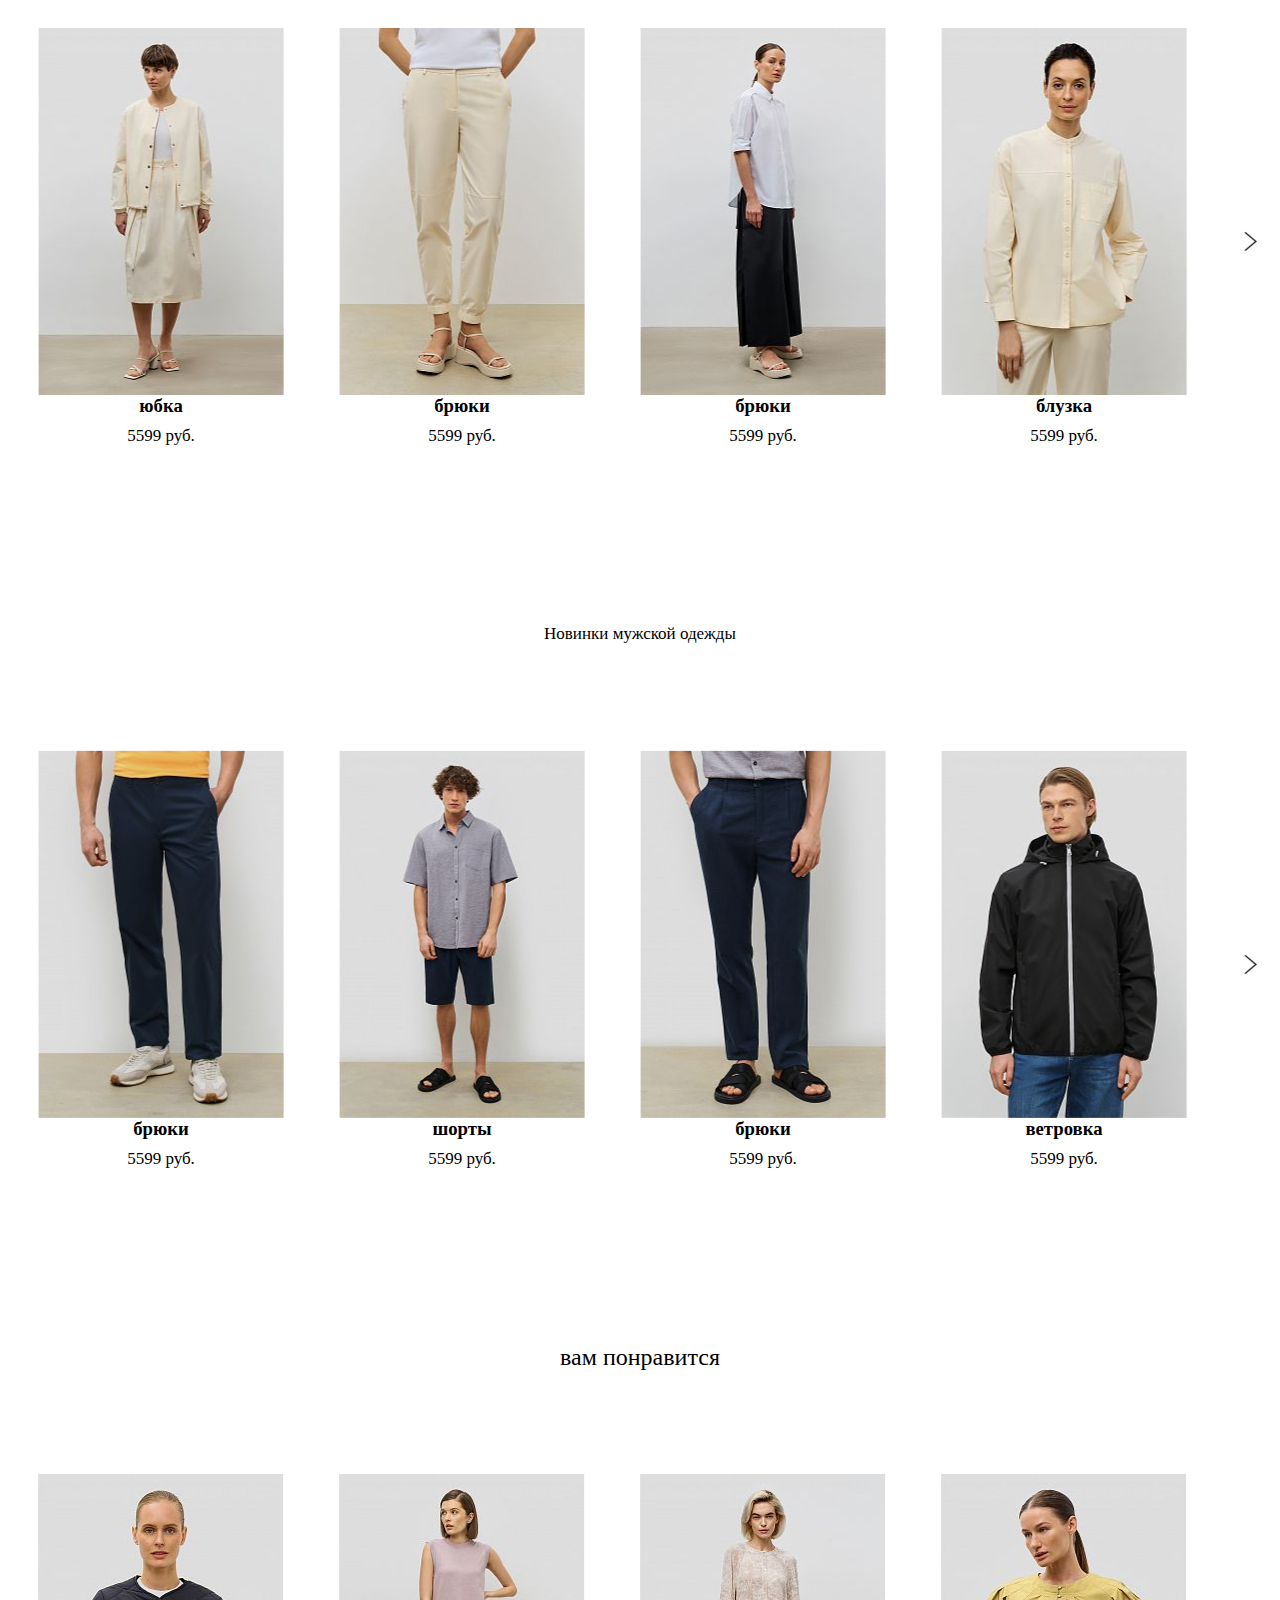
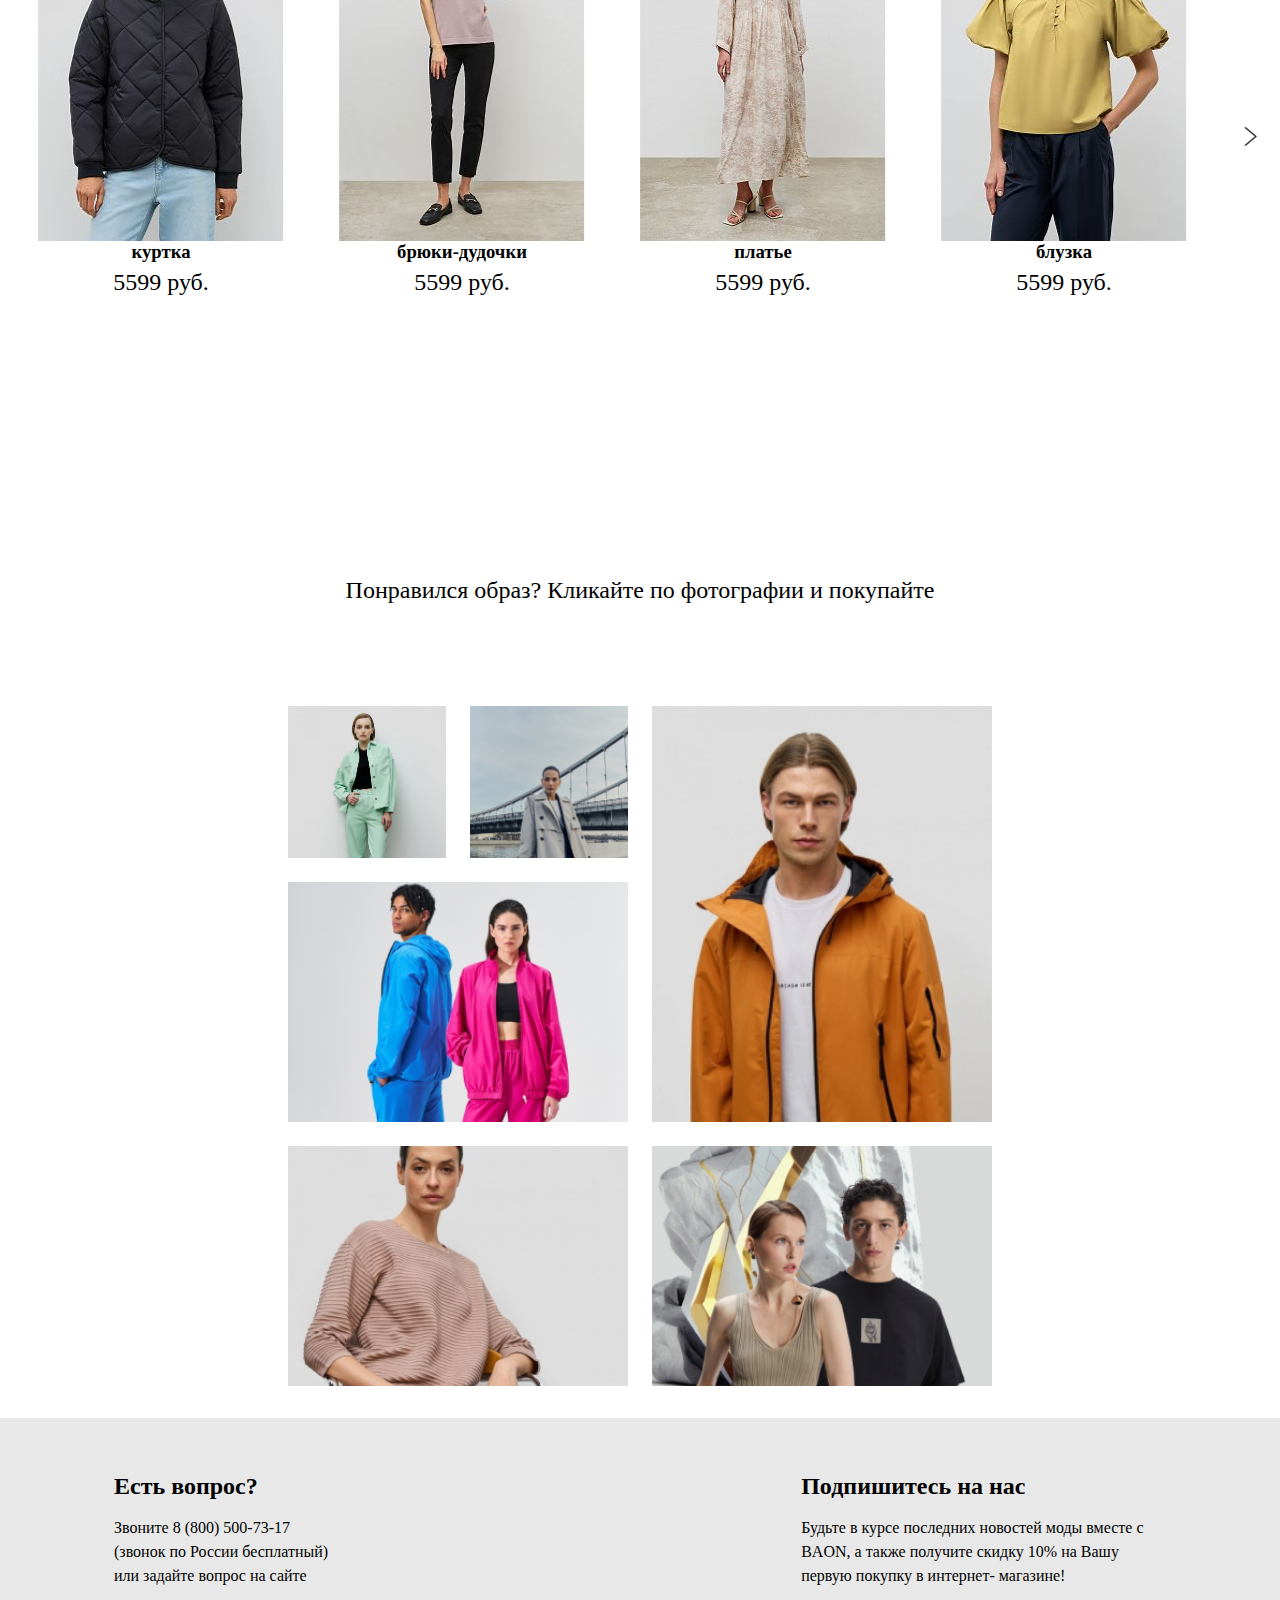
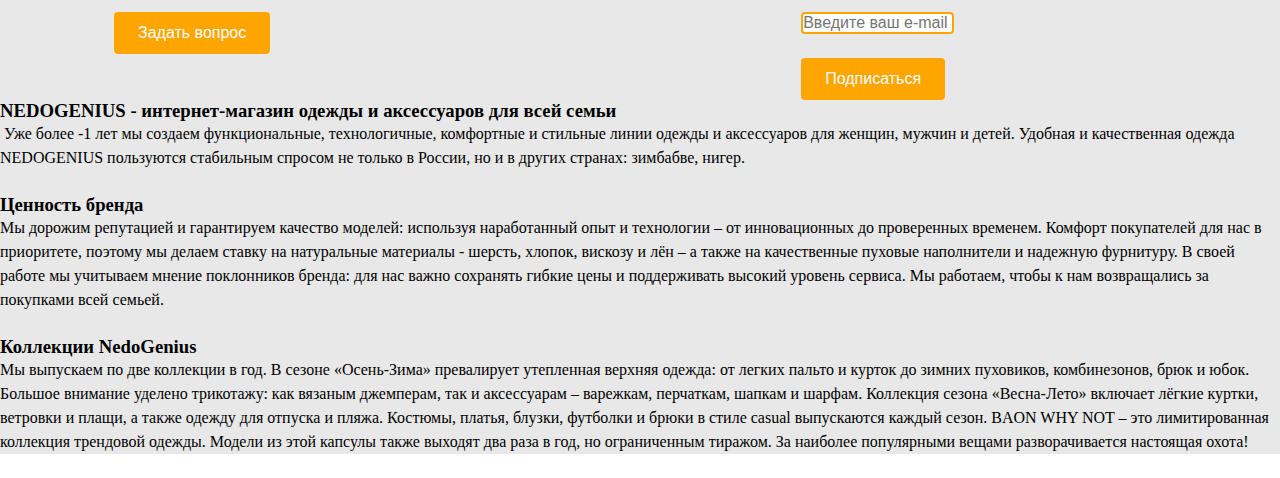
==== commit ab47e789: "m" ====
--- a/index.html
+++ b/index.html
@@ -126,7 +126,7 @@
             </div>
         </container_4>
         <info>
-            <div class="wrapper">
+            <div class="block">
                 <div class="left-col">
                   <h1>Есть вопрос?</h1>
                   <p>Звоните 8 (800) 500-73-17 (звонок по России бесплатный) или задайте вопрос на сайте</p>
@@ -145,7 +145,42 @@
                 </div>
               </div>
               <div class="text">
-                
+
+              <div class="t_1">
+                <h3>
+                    NEDOGENIUS - интернет-магазин одежды и аксессуаров для всей семьи
+                </h3>
+                <p>
+                     Уже более -1 лет мы создаем функциональные, технологичные, комфортные и стильные линии одежды и аксессуаров для женщин, мужчин и детей.
+                    Удобная и качественная одежда NEDOGENIUS пользуются стабильным спросом не только в России, но и в других странах: зимбабве, нигер.
+                </p>
+              </div>
+
+              <div class="t_2">
+                <h3>
+                    Ценность бренда
+                </h3>
+                <p>
+                    Мы дорожим репутацией и гарантируем качество моделей: используя наработанный опыт и технологии – от инновационных до проверенных временем.
+                    Комфорт покупателей для нас в приоритете, поэтому мы делаем ставку на натуральные материалы - шерсть, хлопок, вискозу и лён – а также на
+                    качественные пуховые наполнители и надежную фурнитуру. В своей работе мы учитываем мнение поклонников бренда: для нас важно сохранять гибкие
+                    цены и поддерживать высокий уровень сервиса. Мы работаем, чтобы к нам возвращались за покупками всей семьей.
+                </p>
+
+              </div>
+
+              <div class="t_3">
+                <h3>
+                    Коллекции NedoGenius
+                </h3>
+                <p>
+                    Мы выпускаем по две коллекции в год. В сезоне «Осень-Зима» превалирует утепленная верхняя одежда: от легких пальто и курток до зимних пуховиков,
+комбинезонов, брюк и юбок. Большое внимание уделено трикотажу: как вязаным джемперам, так и аксессуарам – варежкам, перчаткам, шапкам и
+шарфам. Коллекция сезона «Весна-Лето» включает лёгкие куртки, ветровки и плащи, а также одежду для отпуска и пляжа. Костюмы, платья, блузки,
+футболки и брюки в стиле casual выпускаются каждый сезон. BAON WHY NOT – это лимитированная коллекция трендовой одежды. Модели из этой капсулы
+также выходят два раза в год, но ограниченным тиражом. За наиболее популярными вещами разворачивается настоящая охота!
+                </p>
+              </div>
               </div>
             </info>
 </body>
--- a/style.css
+++ b/style.css
@@ -22,7 +22,7 @@
   width: 100%;
 }
 
-header {
+.header {
   background: white;
   padding-top: 64px;
   padding-bottom: 80px;
@@ -266,32 +266,30 @@
   grid-row-end: 9;
 }
 
-.wrapper {
-  margin: 595px auto 0;
+.info{
+  background-color: gray;
+}
+
+
+
+.block {
   padding: 0 114px;
+  padding-top: 55px;
   display: flex;
   justify-content: space-between;
-}
-
-.left-col,
-.right-col {
-  width: calc(50% - 114px);
-}
+  background-color: #E8E8E8;
+}
+
+
 
 .left-col {
   margin-right: 228px;
+
 }
 
 .right-col {
   margin-left: 228px;
-}
-
-.info{
-  background-color: gray;
-}
-
-.wrapper{
-background-color: #E8E8E8;
+
 }
 
 h1 {
@@ -327,4 +325,9 @@
   font-size: 16px;
   border: 2px solid orange;
   border-radius: 4px;
+}
+
+.text{
+  background: #E8E8E8;
+
 }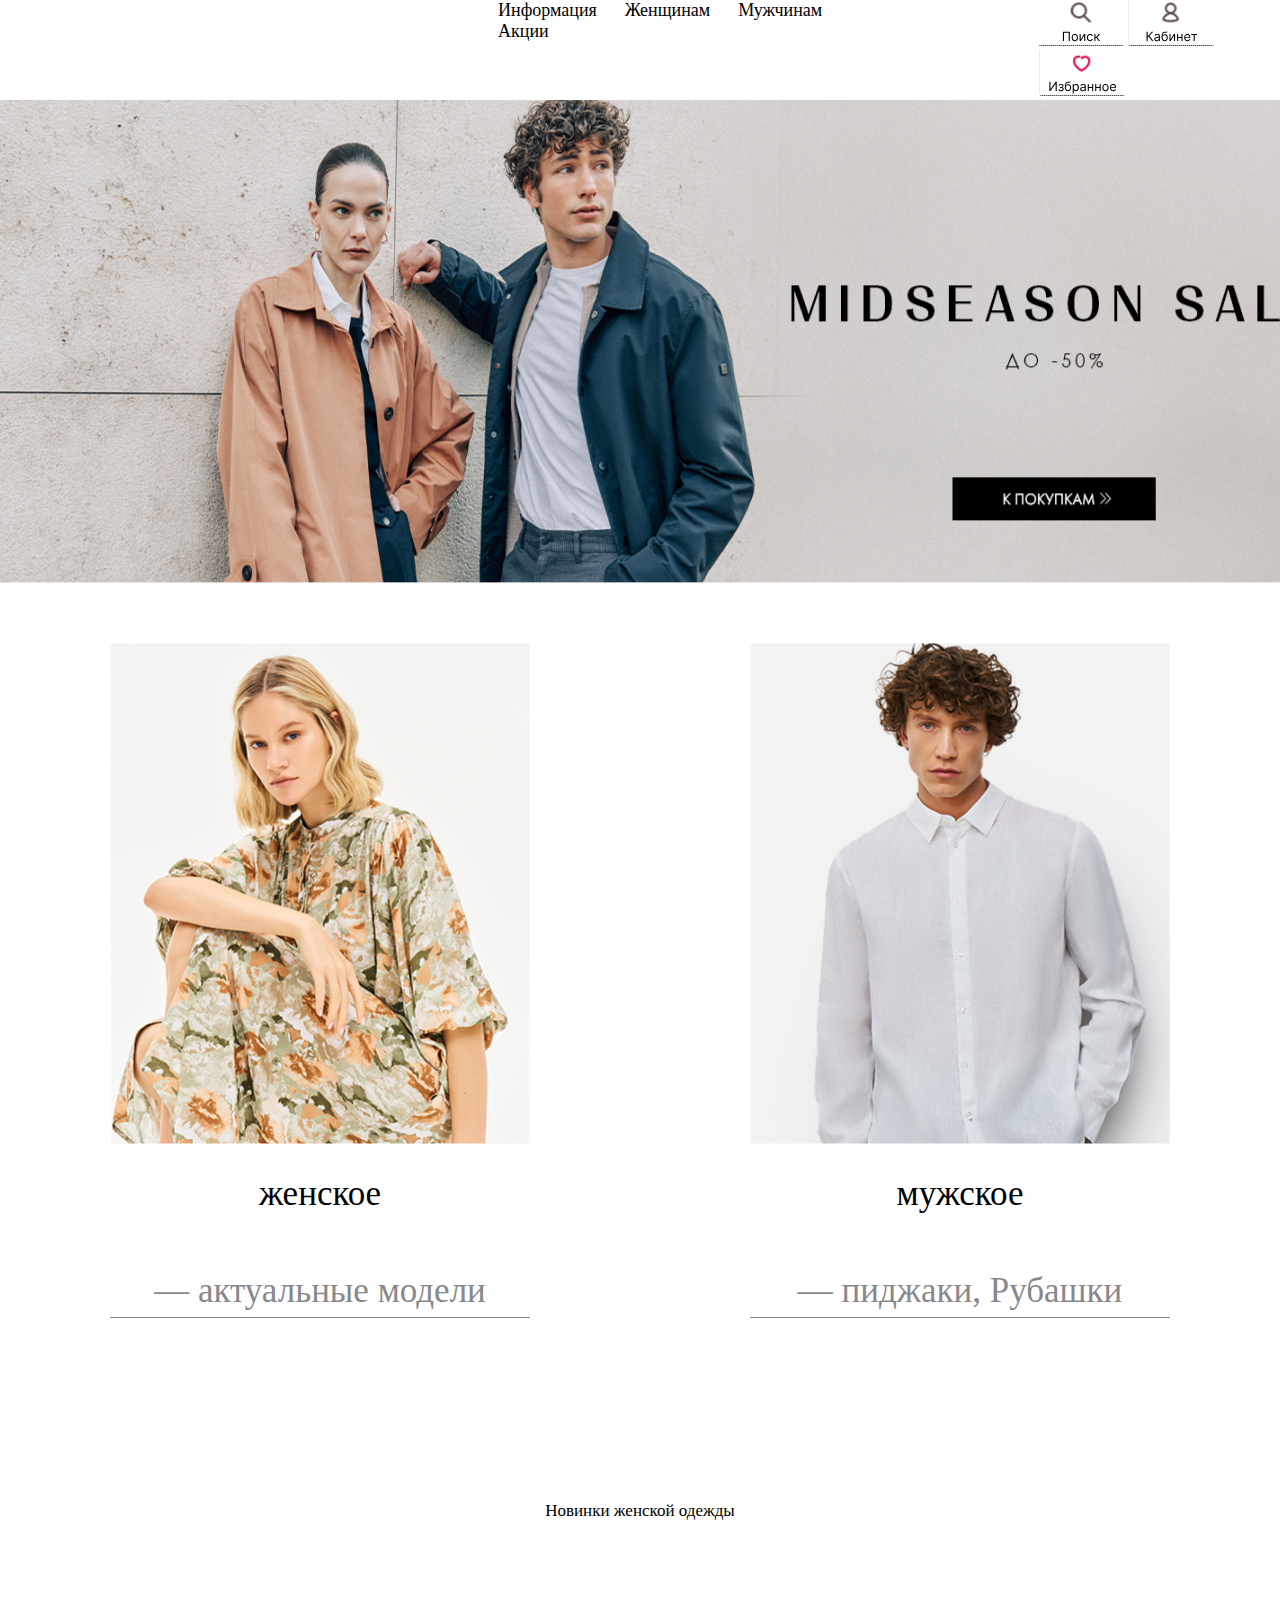
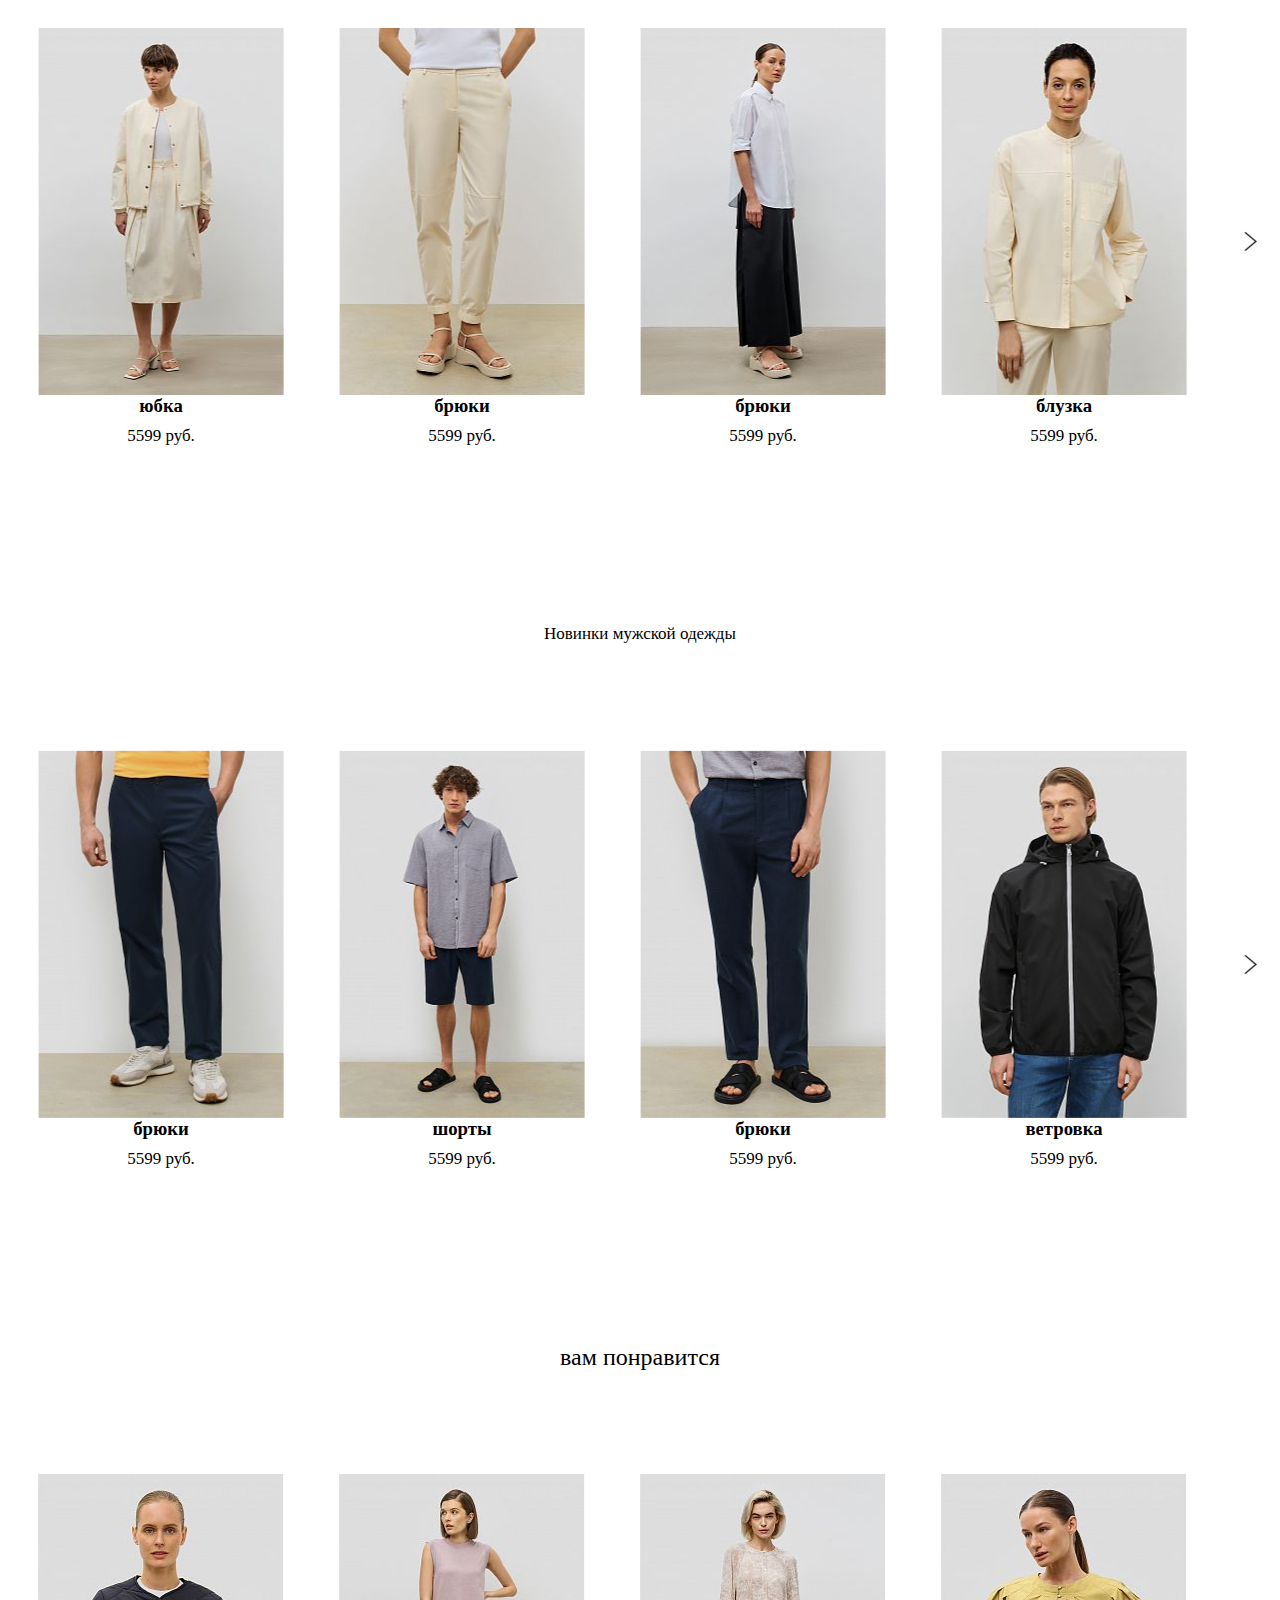
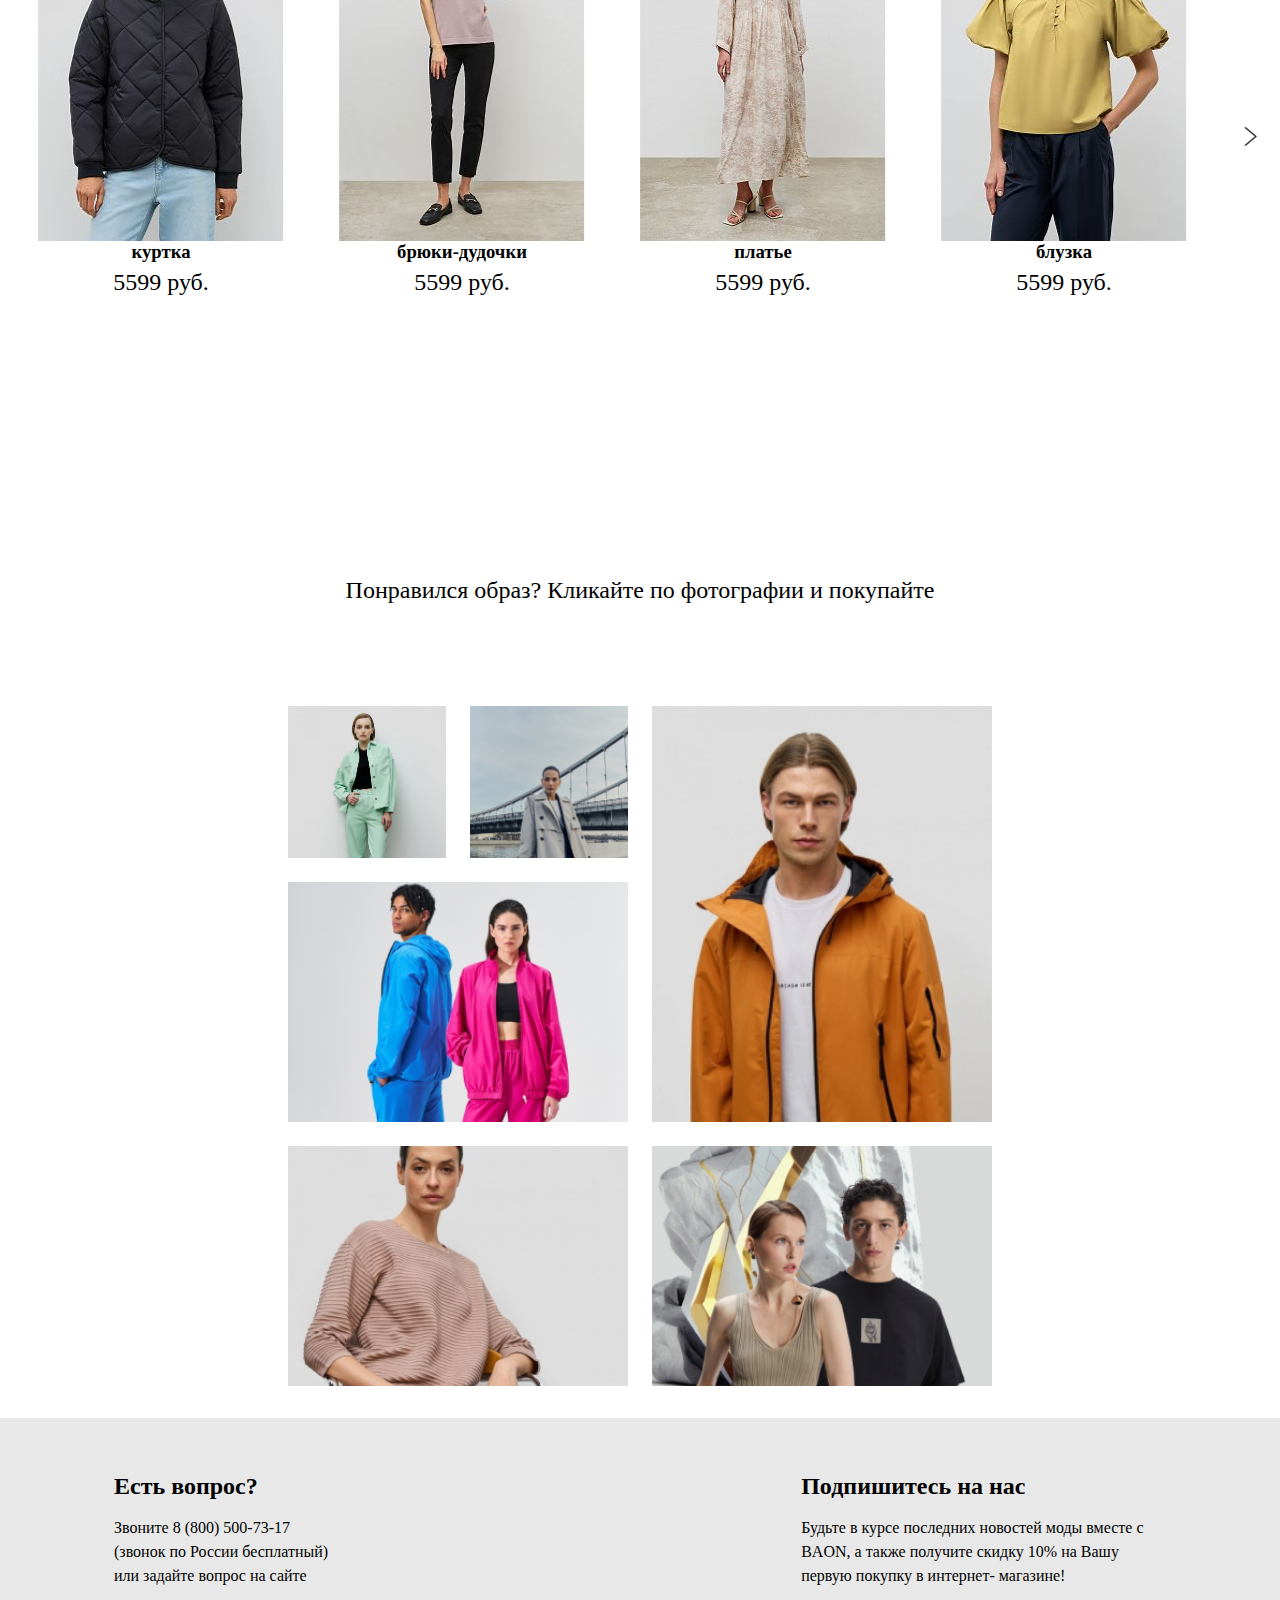
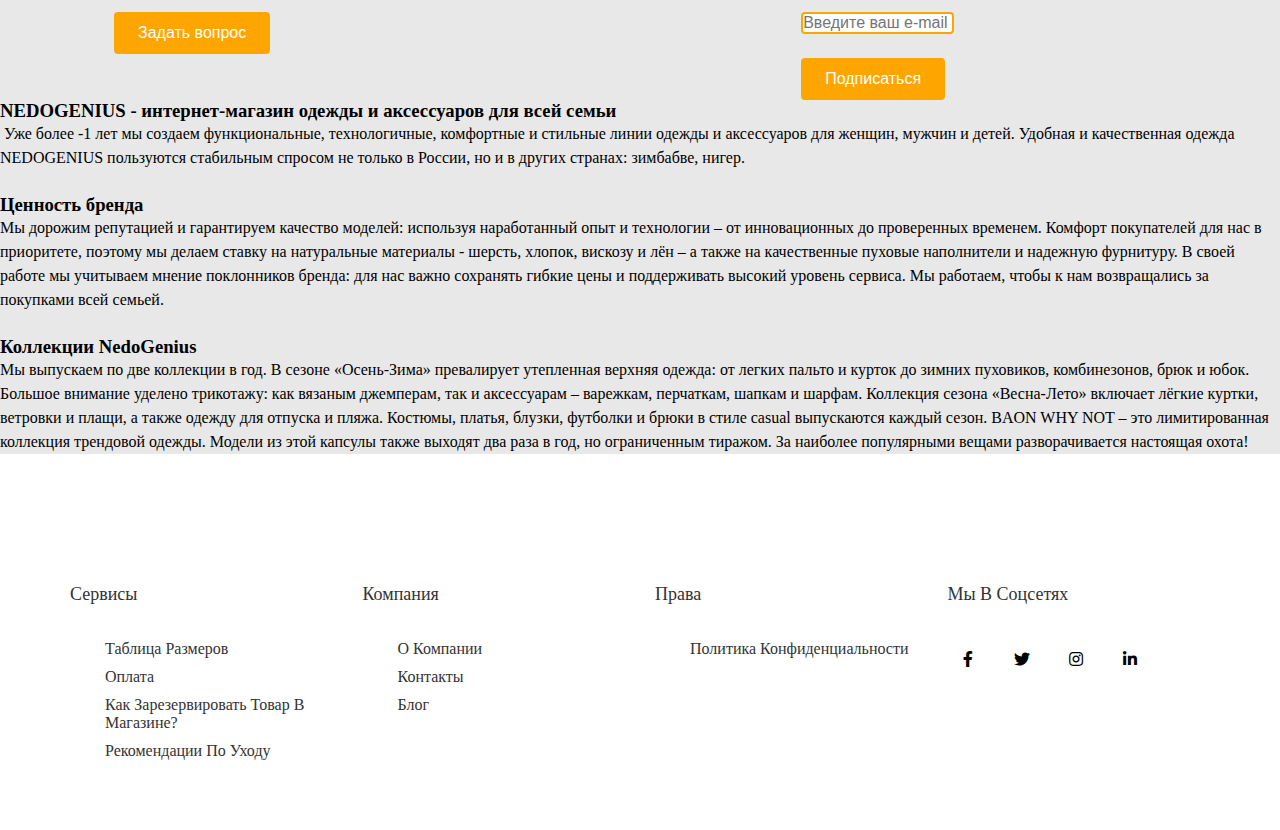
==== commit d352cbdf: "m" ====
--- a/index.html
+++ b/index.html
@@ -8,6 +8,7 @@
     <title>Nedogenius</title>
     <link rel="stylesheet" href="./style.css">
     <link rel="stylesheet" href="./adaptive.css">
+    <link rel="stylesheet" type="text/css" href="https://cdnjs.cloudflare.com/ajax/libs/font-awesome/5.15.1/css/all.min.css">
 </head>
 
 <body>
@@ -183,6 +184,45 @@
               </div>
               </div>
             </info>
+            
+            <footer class="footer">
+                <div class="footer_block">
+                    <div class="row">
+                        <div class="footer-col">
+                            <h4>Сервисы</h4>
+                            <ul>
+                                <li><a href="#">Таблица размеров</a></li>
+                                <li><a href="#">Оплата</a></li>
+                                <li><a href="#">Как зарезервировать товар в магазине?</a></li>
+                                <li><a href="#">Рекомендации по уходу</a></li>
+                            </ul>
+                        </div>
+                        <div class="footer-col">
+                            <h4>Компания</h4>
+                            <ul>
+                                <li><a href="#">О компании</a></li>
+                                <li><a href="#">Контакты</a></li>
+                                <li><a href="#">Блог</a></li>
+                            </ul>
+                        </div>
+                        <div class="footer-col">
+                            <h4>Права</h4>
+                            <ul>
+                                <li><a href="#">Политика конфиденциальности</a></li>
+                            </ul>
+                        </div>
+                        <div class="footer-col">
+                            <h4>Мы в соцсетях</h4>
+                            <div class="social-links">
+                                <a href="#"><i class="fab fa-facebook-f"></i></a>
+                                <a href="#"><i class="fab fa-twitter"></i></a>
+                                <a href="#"><i class="fab fa-instagram"></i></a>
+                                <a href="#"><i class="fab fa-linkedin-in"></i></a>
+                            </div>
+                        </div>
+                    </div>
+                </div>
+           </footer>
 </body>
 
 </html>--- a/style.css
+++ b/style.css
@@ -1,3 +1,4 @@
+@import url('https://fonts.googleapis.com/css2?family=Poppins:wght@300;400;500;600;700&display=swap');
 * {
   padding: 0;
   margin: 0;
@@ -329,5 +330,63 @@
 
 .text{
   background: #E8E8E8;
-
-}+  margin-bottom: 60px;
+}
+
+.footer_block{
+	max-width: 1170px;
+	margin:auto;
+}
+.row{
+	display: flex;
+	flex-wrap: wrap;
+}
+ul{
+	list-style: none;
+  padding-right: 60;
+}
+.footer{
+	background-color: white;
+    padding: 70px 0;
+}
+.footer-col{
+   width: 25%;
+   padding: 0 15px;
+}
+.footer-col h4{
+	font-size: 18px;
+	color: #333333;
+	text-transform: capitalize;
+	margin-bottom: 35px;
+	font-weight: 500;
+	position: relative;
+  padding-right: 15px;
+}
+
+.footer-col ul li:not(:last-child){
+	margin-bottom: 10px;
+}
+.footer-col ul li a{
+	font-size: 16px;
+	text-transform: capitalize;
+	color: #333333;
+	text-decoration: none;
+	font-weight: 300;
+	color: #333333;
+	display: block;
+	transition: all 0.3s ease;
+}
+
+.footer-col .social-links a{
+	display: inline-block;
+	height: 40px;
+	width: 40px;
+	margin:0 10px 10px 0;
+	text-align: center;
+	line-height: 40px;
+	border-radius: 50%;
+	color: black;
+	transition: all 0.5s ease;
+}
+
+
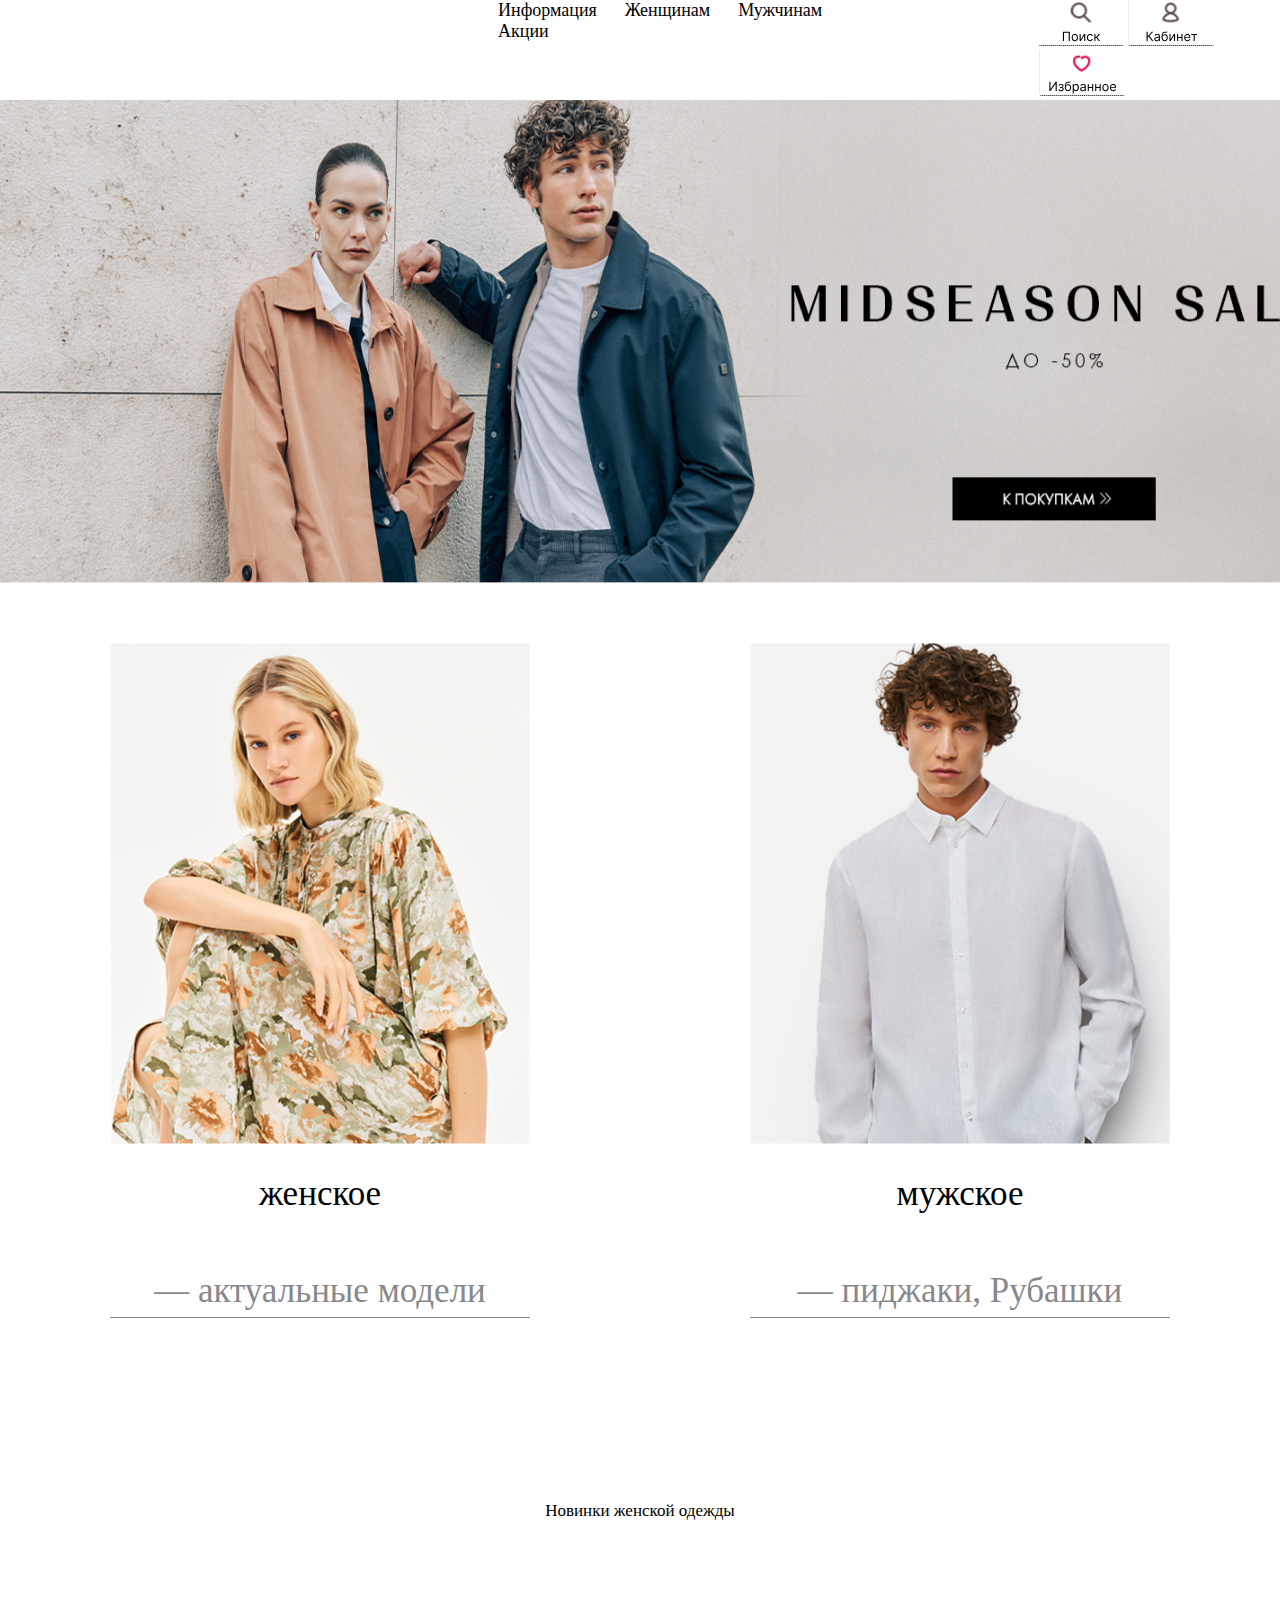
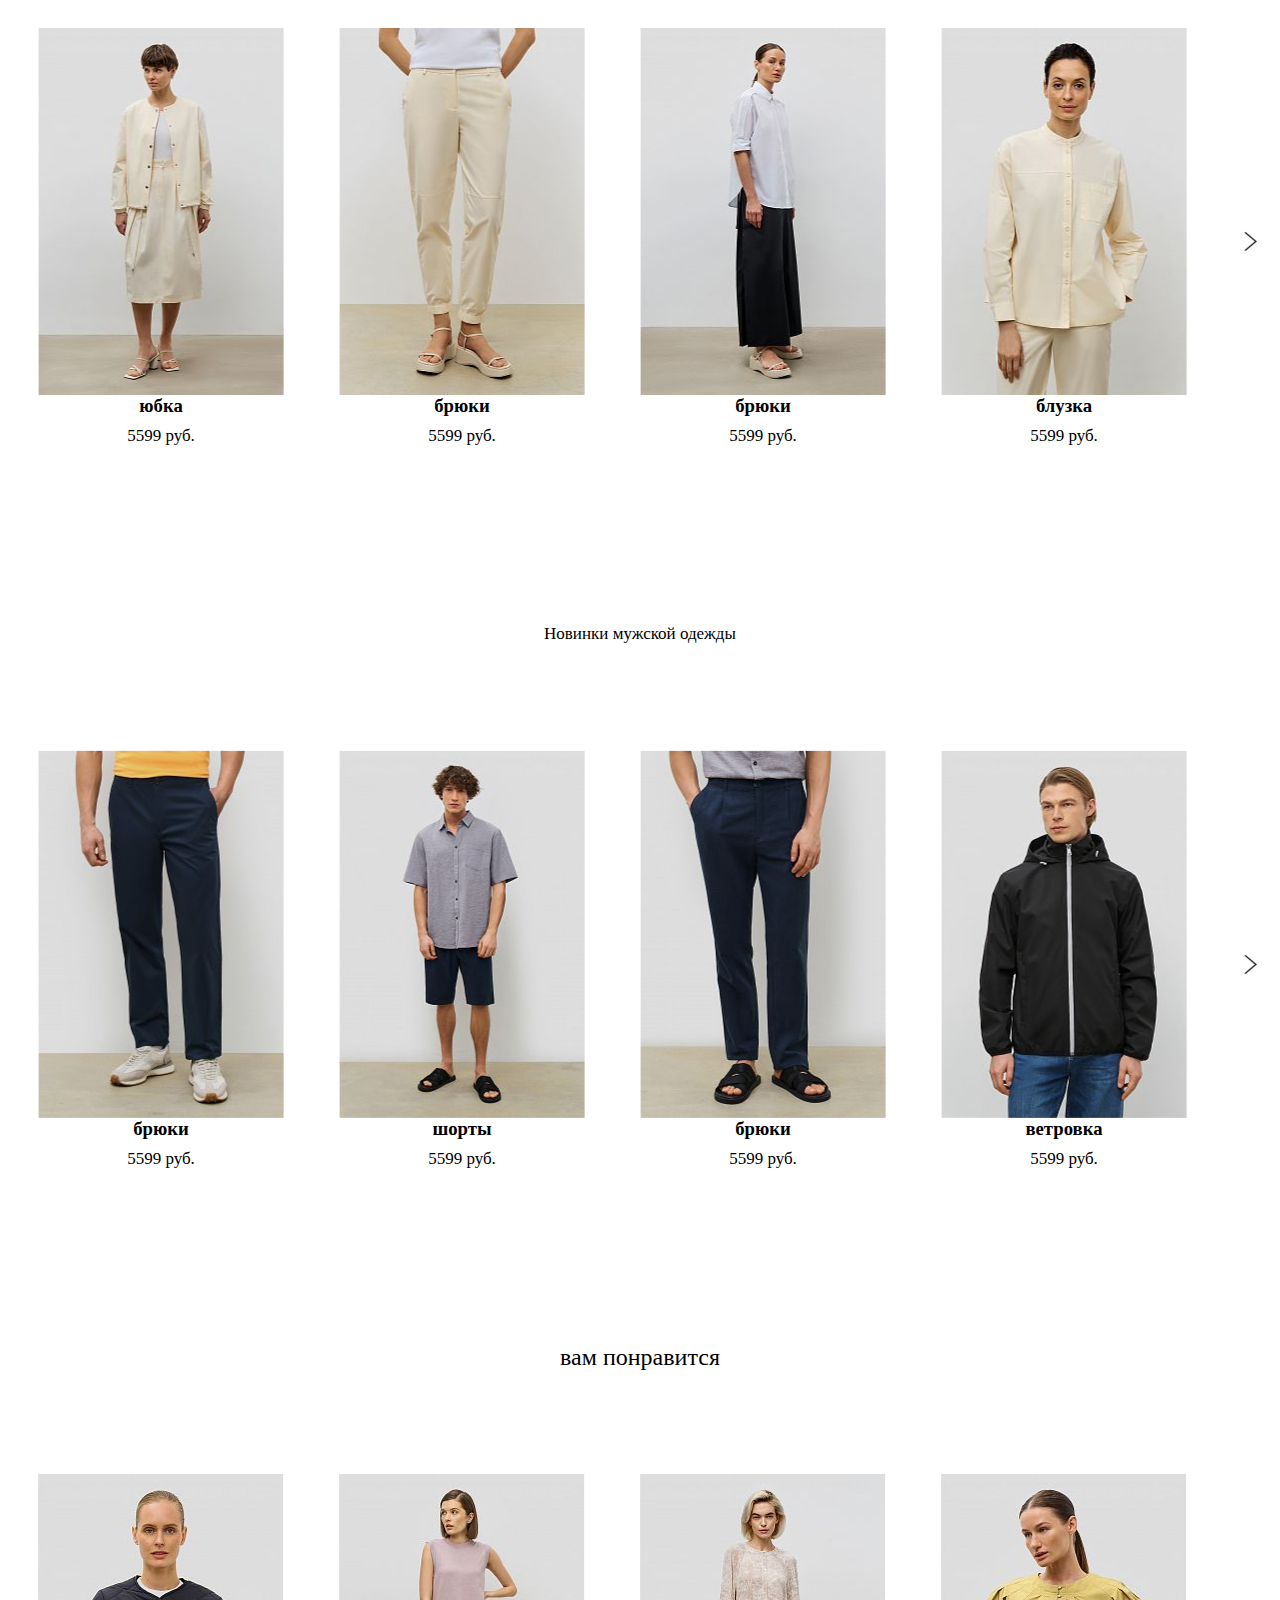
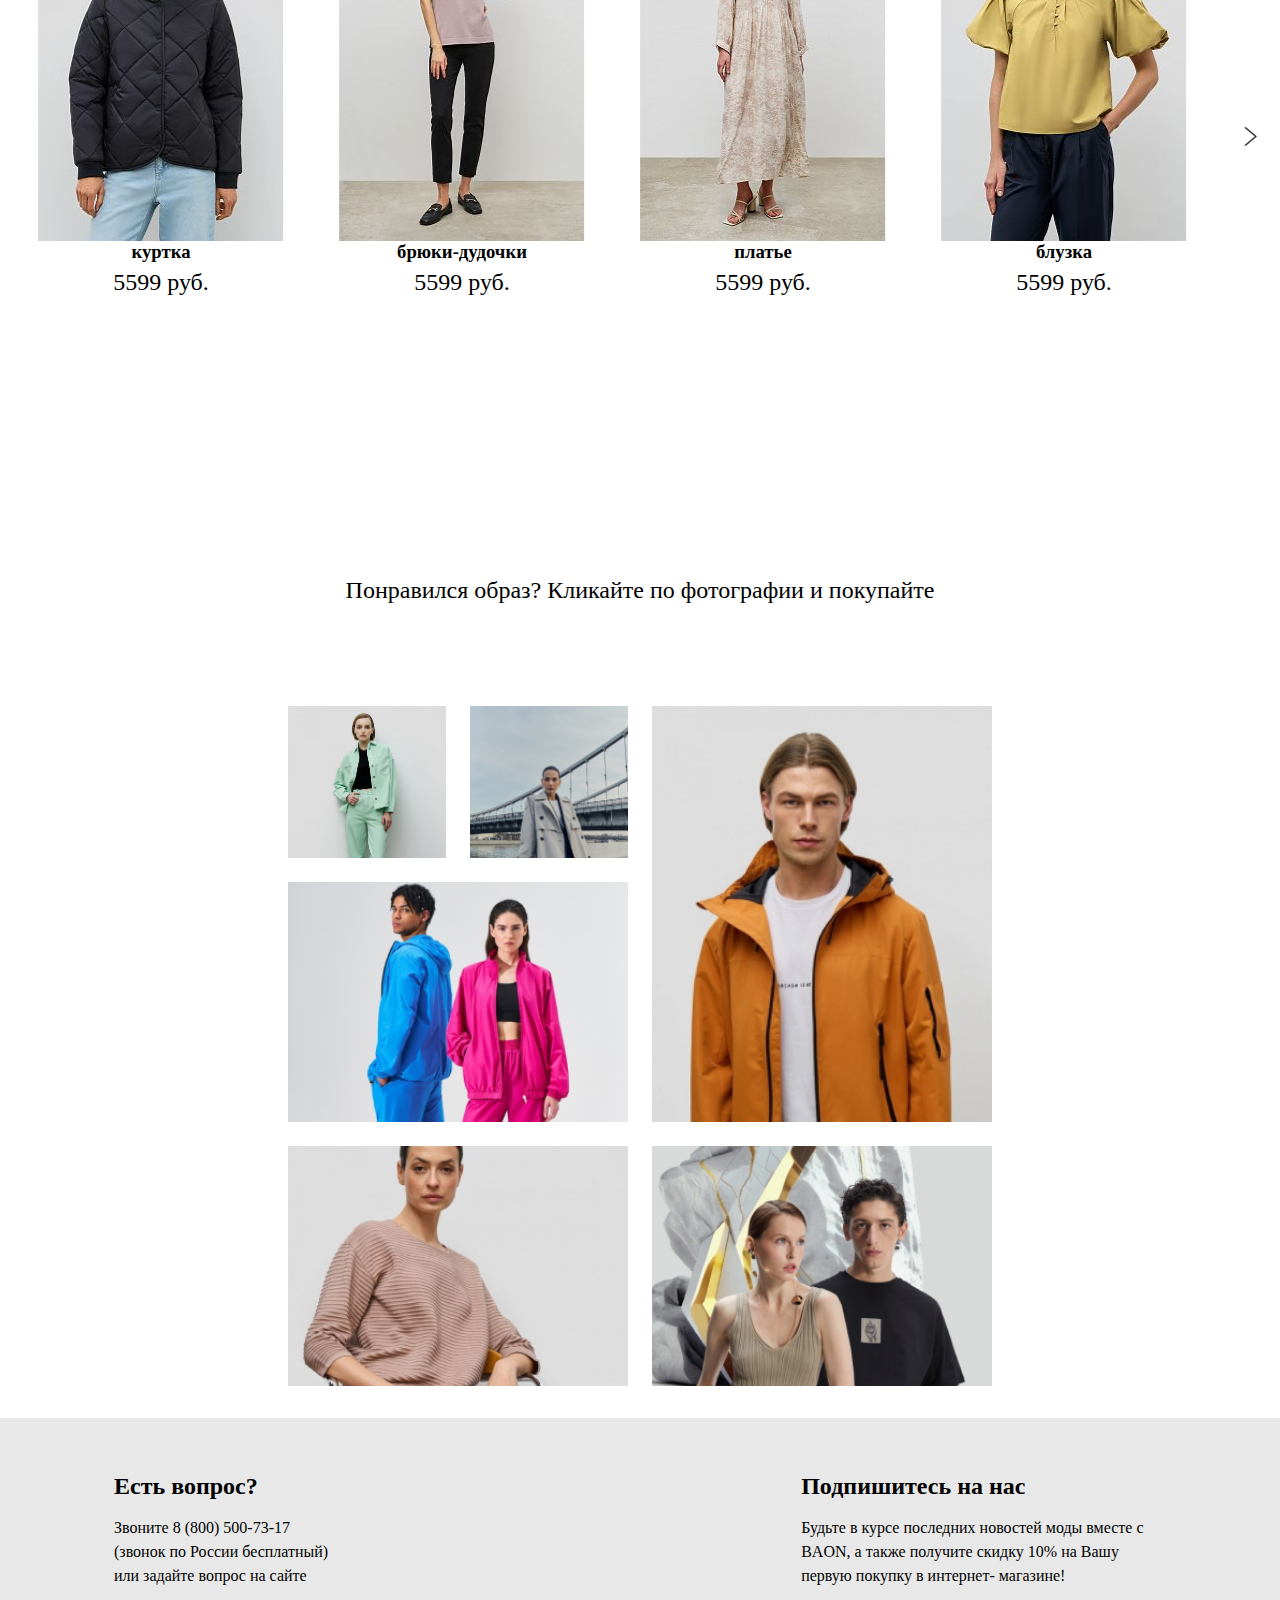
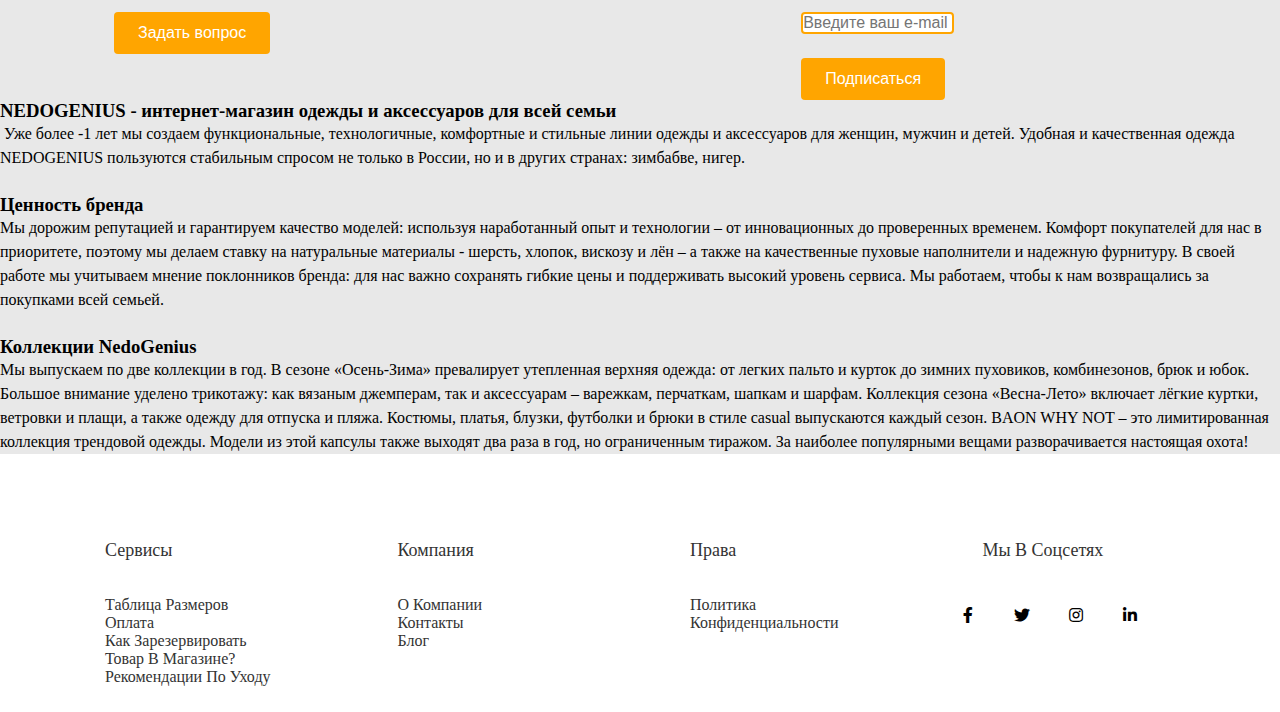
==== commit 1a47445f: "m" ====
--- a/index.html
+++ b/index.html
@@ -7,7 +7,6 @@
     <meta name="viewport" content="width=device-width, initial-scale=1.0">
     <title>Nedogenius</title>
     <link rel="stylesheet" href="./style.css">
-    <link rel="stylesheet" href="./adaptive.css">
     <link rel="stylesheet" type="text/css" href="https://cdnjs.cloudflare.com/ajax/libs/font-awesome/5.15.1/css/all.min.css">
 </head>
 
--- a/style.css
+++ b/style.css
@@ -347,7 +347,8 @@
 }
 .footer{
 	background-color: white;
-    padding: 70px 0;
+    padding: 26px ;
+
 }
 .footer-col{
    width: 25%;
@@ -360,21 +361,21 @@
 	margin-bottom: 35px;
 	font-weight: 500;
 	position: relative;
-  padding-right: 15px;
-}
-
-.footer-col ul li:not(:last-child){
-	margin-bottom: 10px;
-}
+  padding-left: 35px;
+
+}
+
+.footer-col ul{
+  padding-right: 50px;
+}
+
 .footer-col ul li a{
 	font-size: 16px;
 	text-transform: capitalize;
 	color: #333333;
-	text-decoration: none;
 	font-weight: 300;
 	color: #333333;
 	display: block;
-	transition: all 0.3s ease;
 }
 
 .footer-col .social-links a{
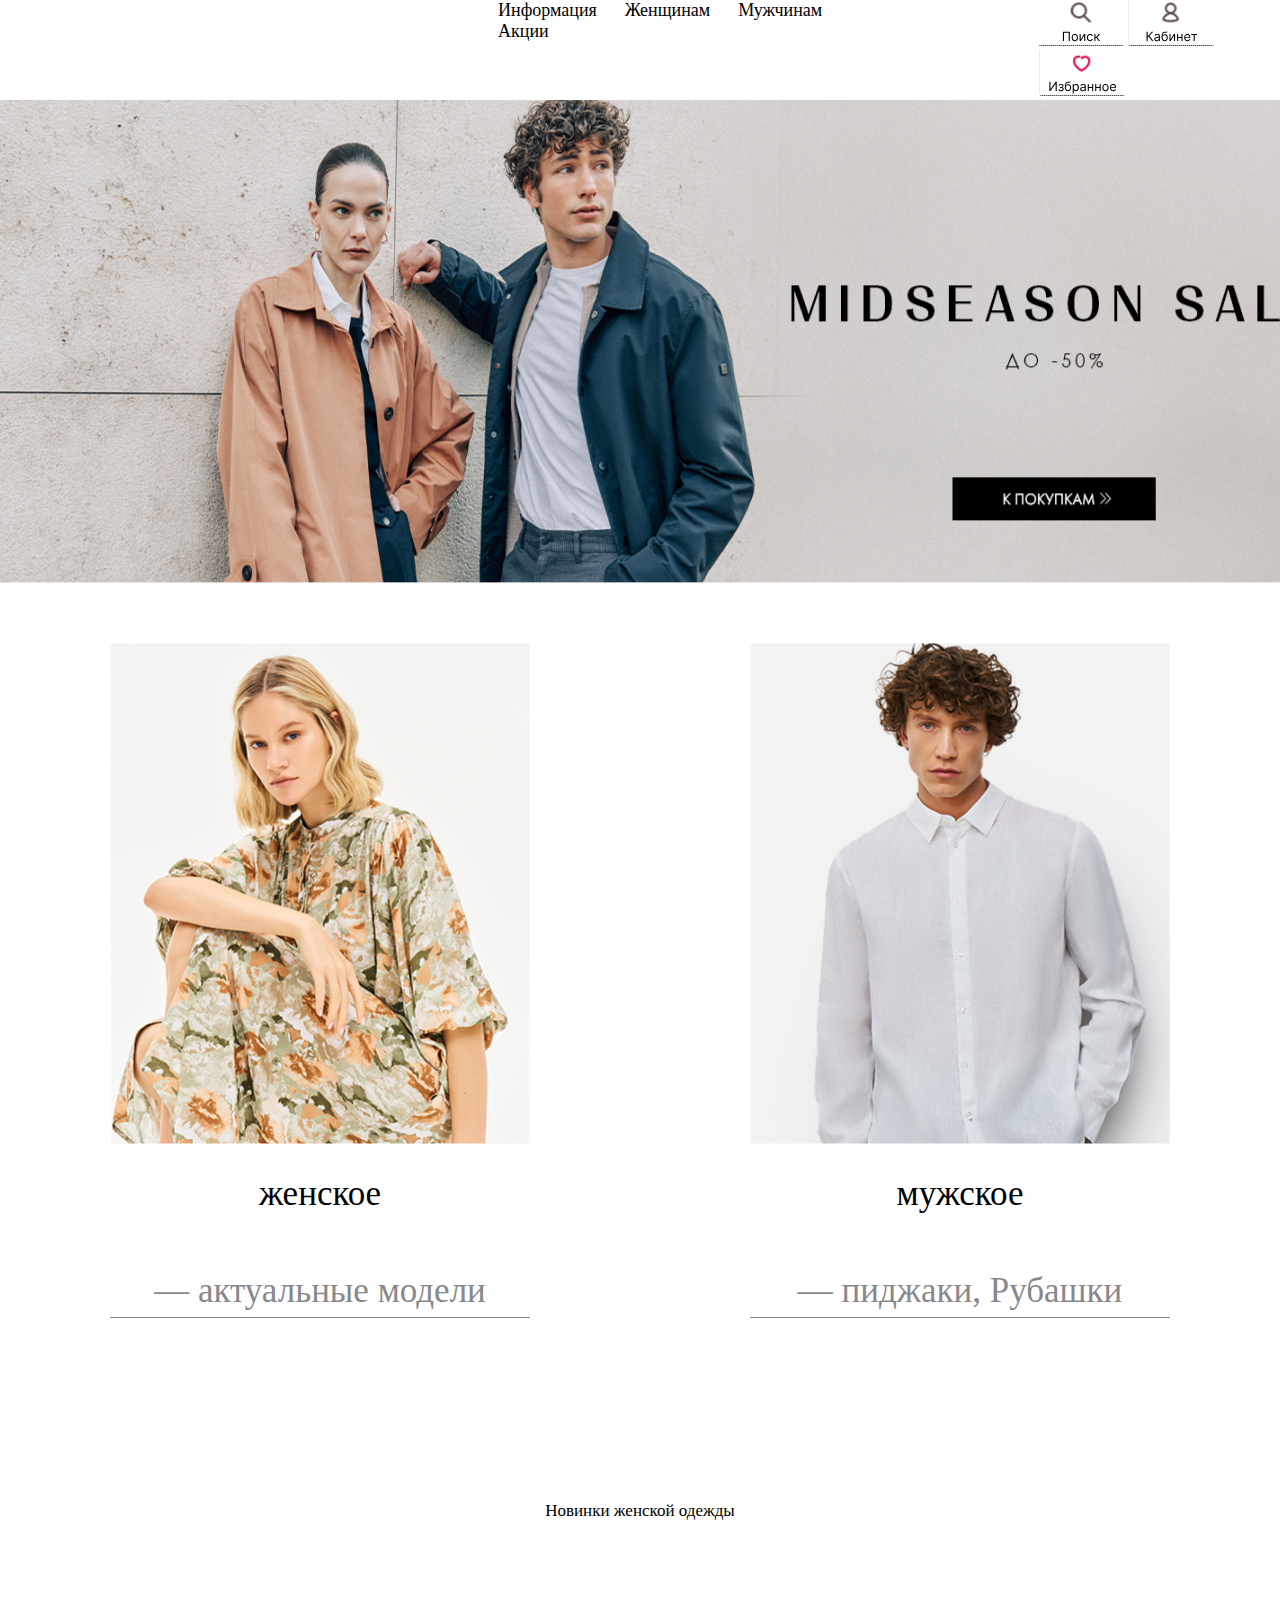
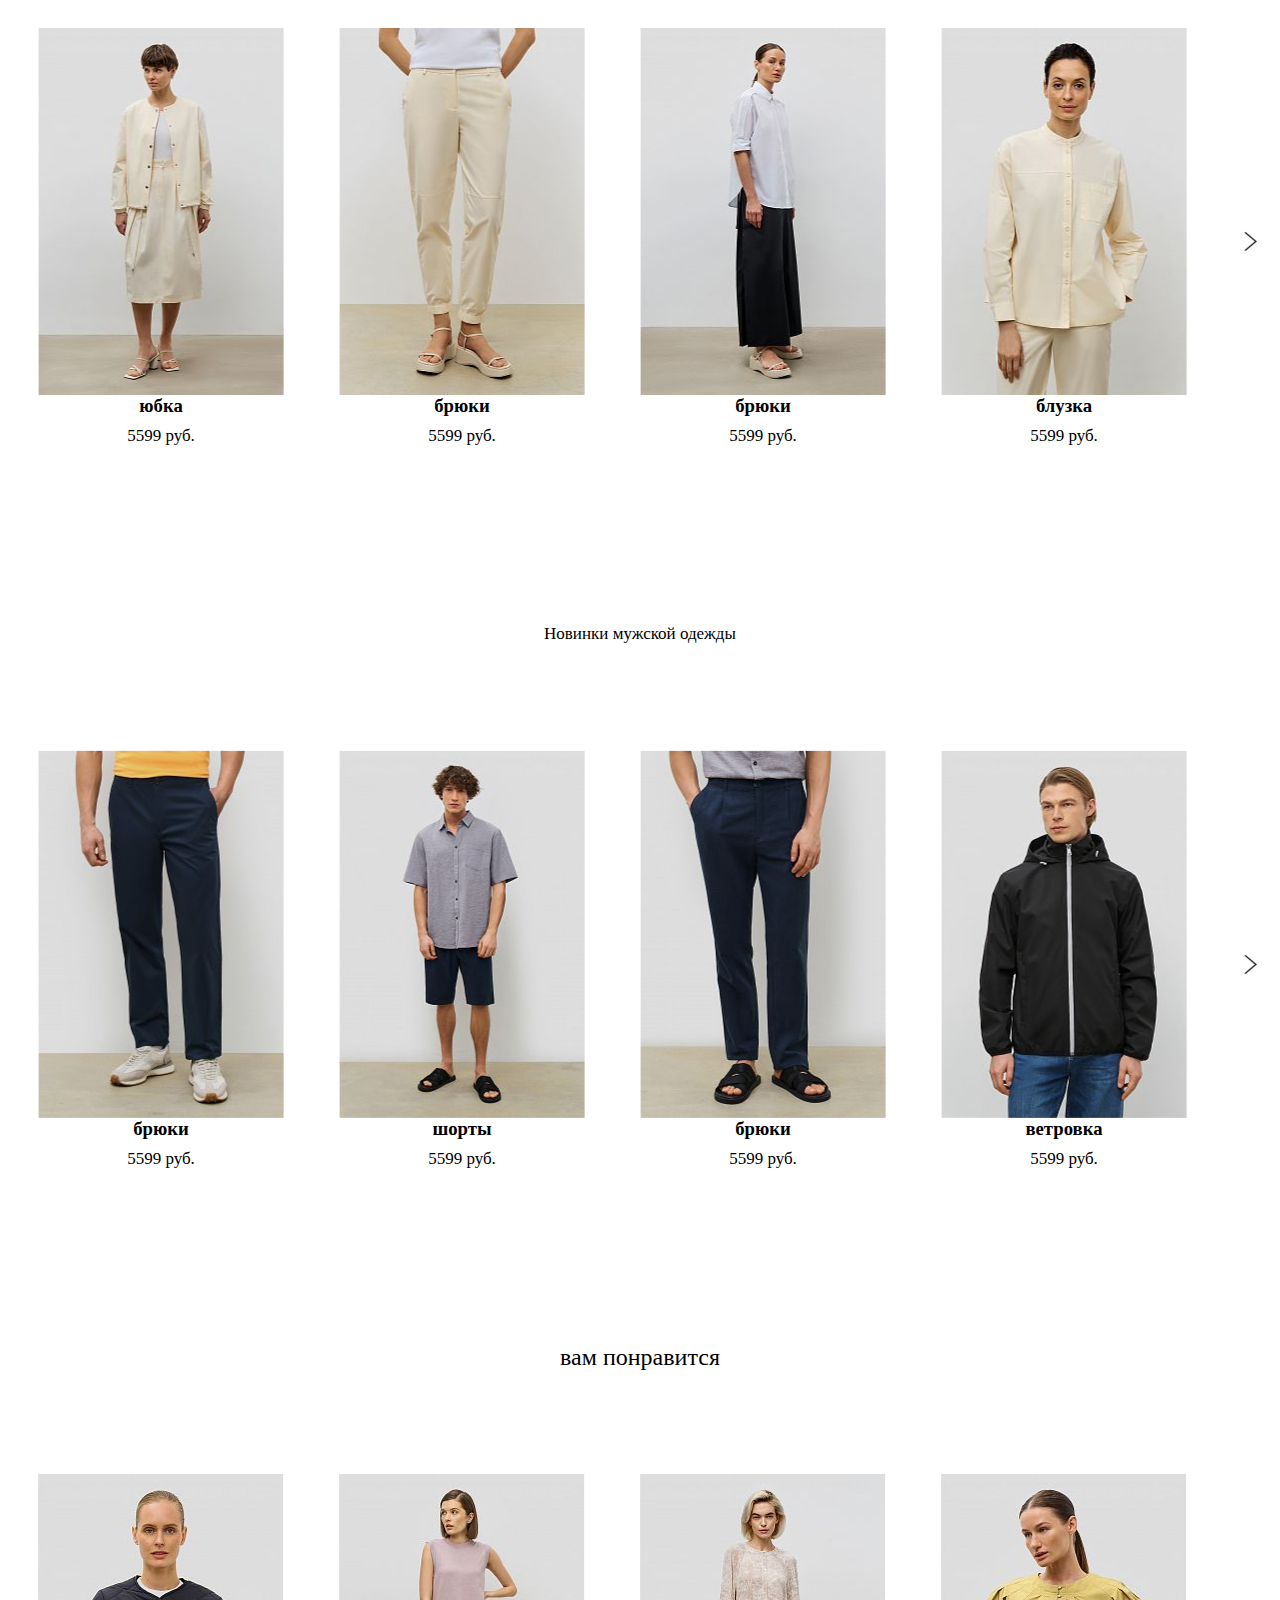
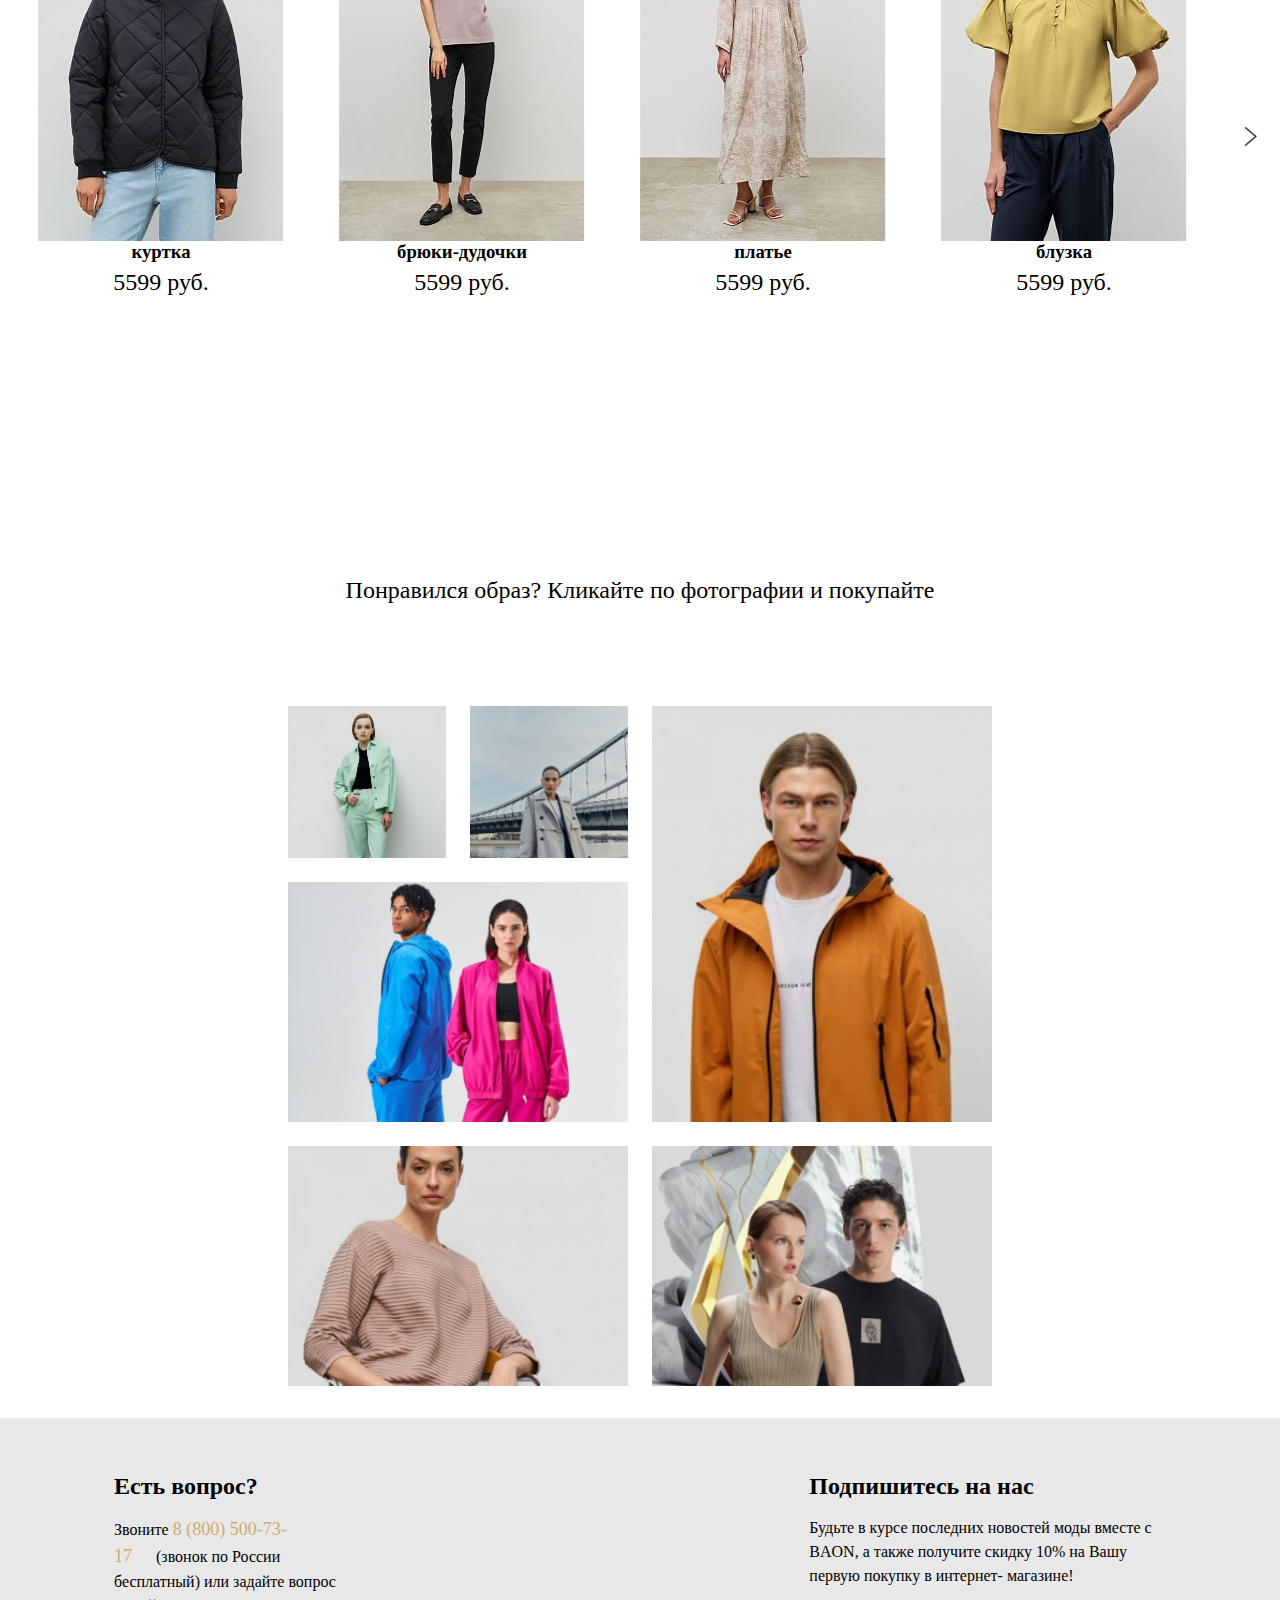
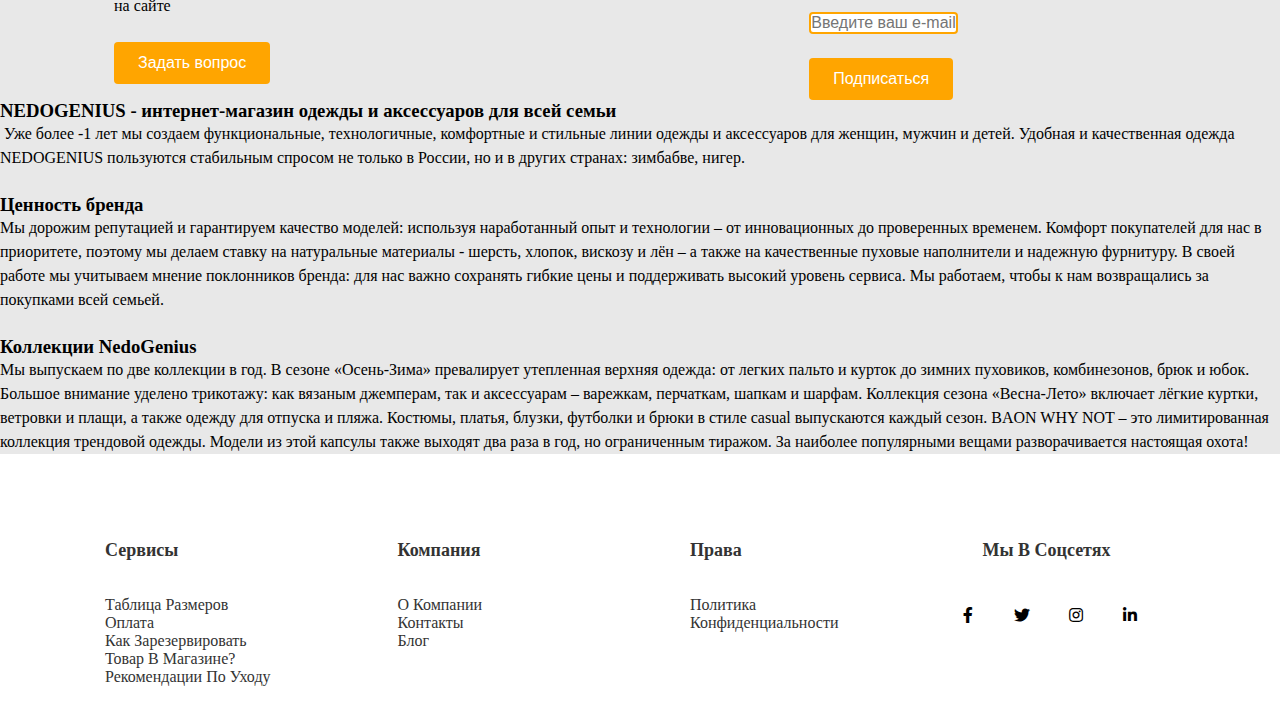
==== commit 5392b1ca: "m" ====
--- a/index.html
+++ b/index.html
@@ -129,7 +129,7 @@
             <div class="block">
                 <div class="left-col">
                   <h1>Есть вопрос?</h1>
-                  <p>Звоните 8 (800) 500-73-17 (звонок по России бесплатный) или задайте вопрос на сайте</p>
+                  <p>Звоните <span class="colortext">8 (800) 500-73-17</span>(звонок по России бесплатный) или задайте вопрос на сайте</p>
                   <button>Задать вопрос</button>
                 </div>
                 <div class="right-col">
@@ -188,7 +188,7 @@
                 <div class="footer_block">
                     <div class="row">
                         <div class="footer-col">
-                            <h4>Сервисы</h4>
+                            <h4><b>Сервисы</b></h4>
                             <ul>
                                 <li><a href="#">Таблица размеров</a></li>
                                 <li><a href="#">Оплата</a></li>
@@ -197,7 +197,7 @@
                             </ul>
                         </div>
                         <div class="footer-col">
-                            <h4>Компания</h4>
+                            <h4><b>Компания</b></h4>
                             <ul>
                                 <li><a href="#">О компании</a></li>
                                 <li><a href="#">Контакты</a></li>
@@ -205,13 +205,13 @@
                             </ul>
                         </div>
                         <div class="footer-col">
-                            <h4>Права</h4>
+                            <h4><b>Права</b></h4>
                             <ul>
                                 <li><a href="#">Политика конфиденциальности</a></li>
                             </ul>
                         </div>
                         <div class="footer-col">
-                            <h4>Мы в соцсетях</h4>
+                            <h4><b>Мы в соцсетях</b></h4>
                             <div class="social-links">
                                 <a href="#"><i class="fab fa-facebook-f"></i></a>
                                 <a href="#"><i class="fab fa-twitter"></i></a>
--- a/style.css
+++ b/style.css
@@ -1,5 +1,4 @@
-@import url('https://fonts.googleapis.com/css2?family=Poppins:wght@300;400;500;600;700&display=swap');
-* {
+*{
   padding: 0;
   margin: 0;
   box-sizing: border-box;
@@ -288,6 +287,10 @@
 
 }
 
+.colortext{
+  color: #D0AC6C;
+}
+
 .right-col {
   margin-left: 228px;
 
@@ -327,6 +330,8 @@
   border: 2px solid orange;
   border-radius: 4px;
 }
+
+
 
 .text{
   background: #E8E8E8;
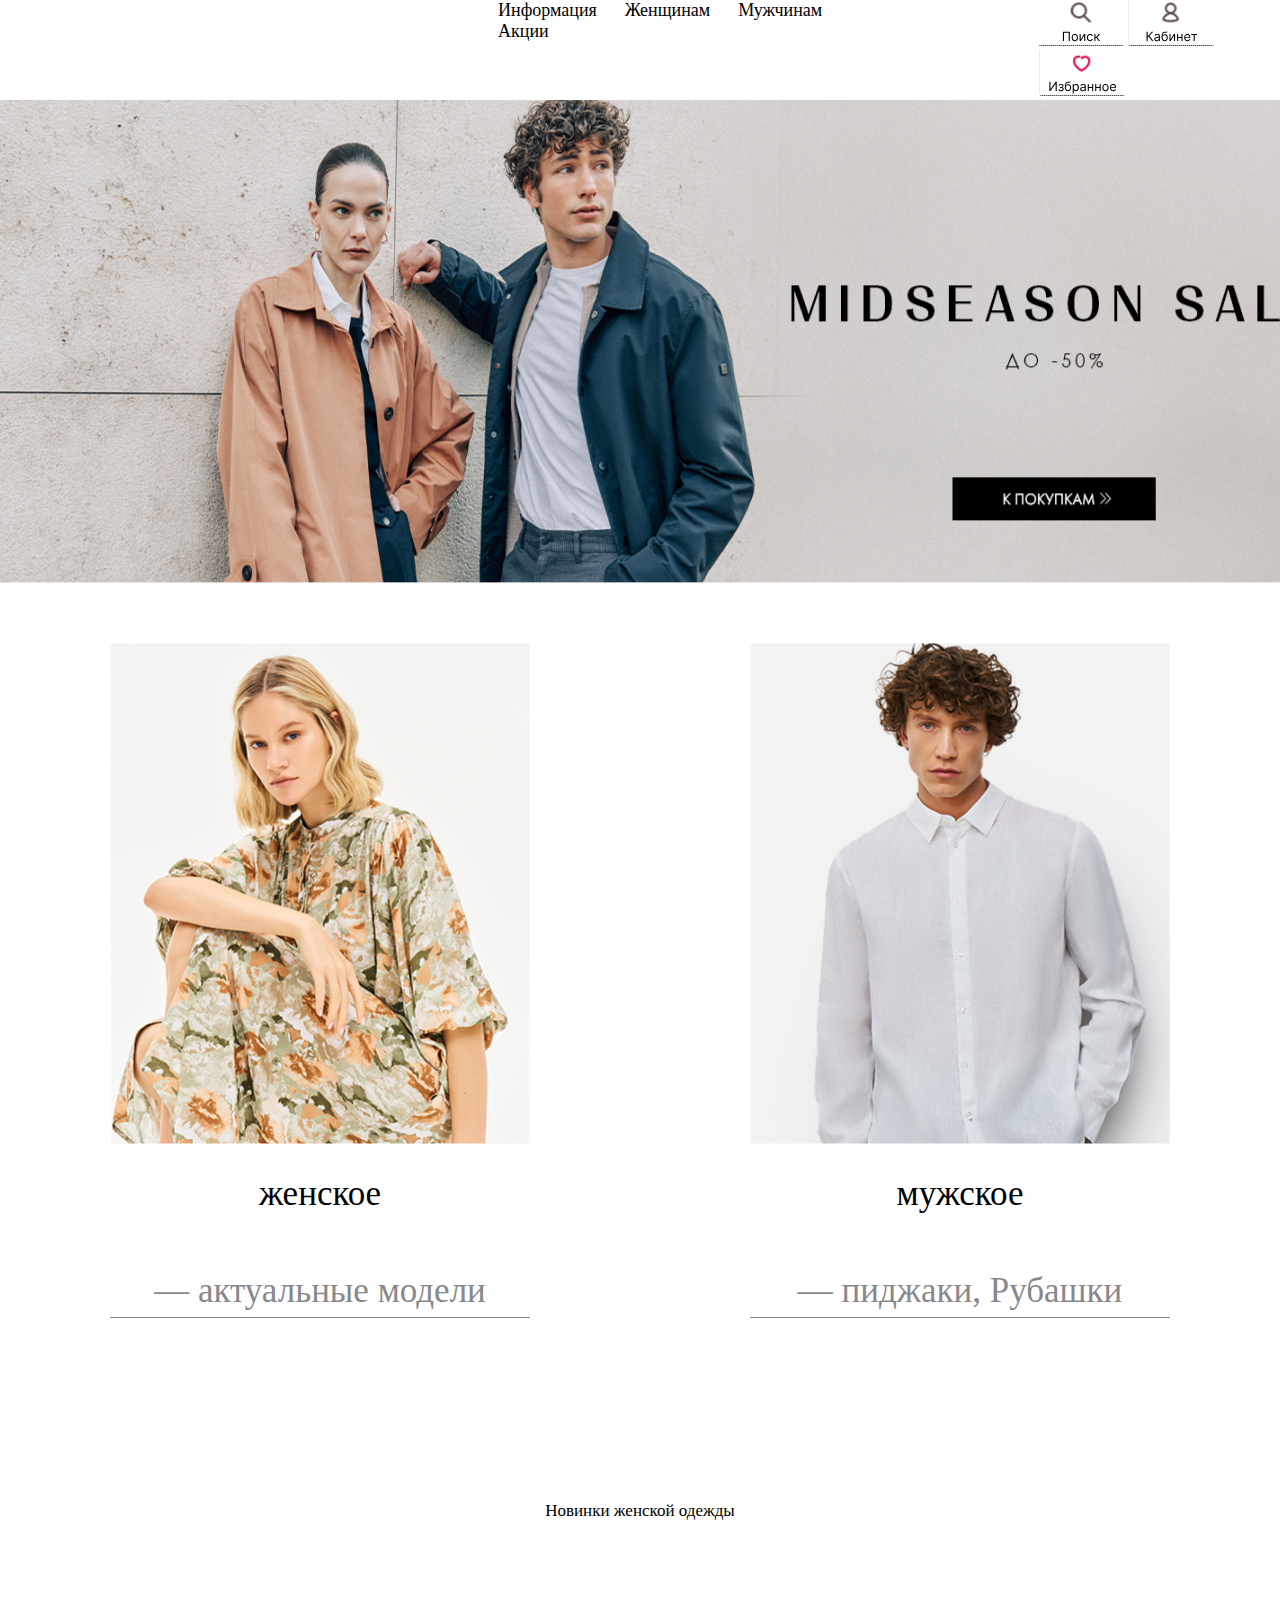
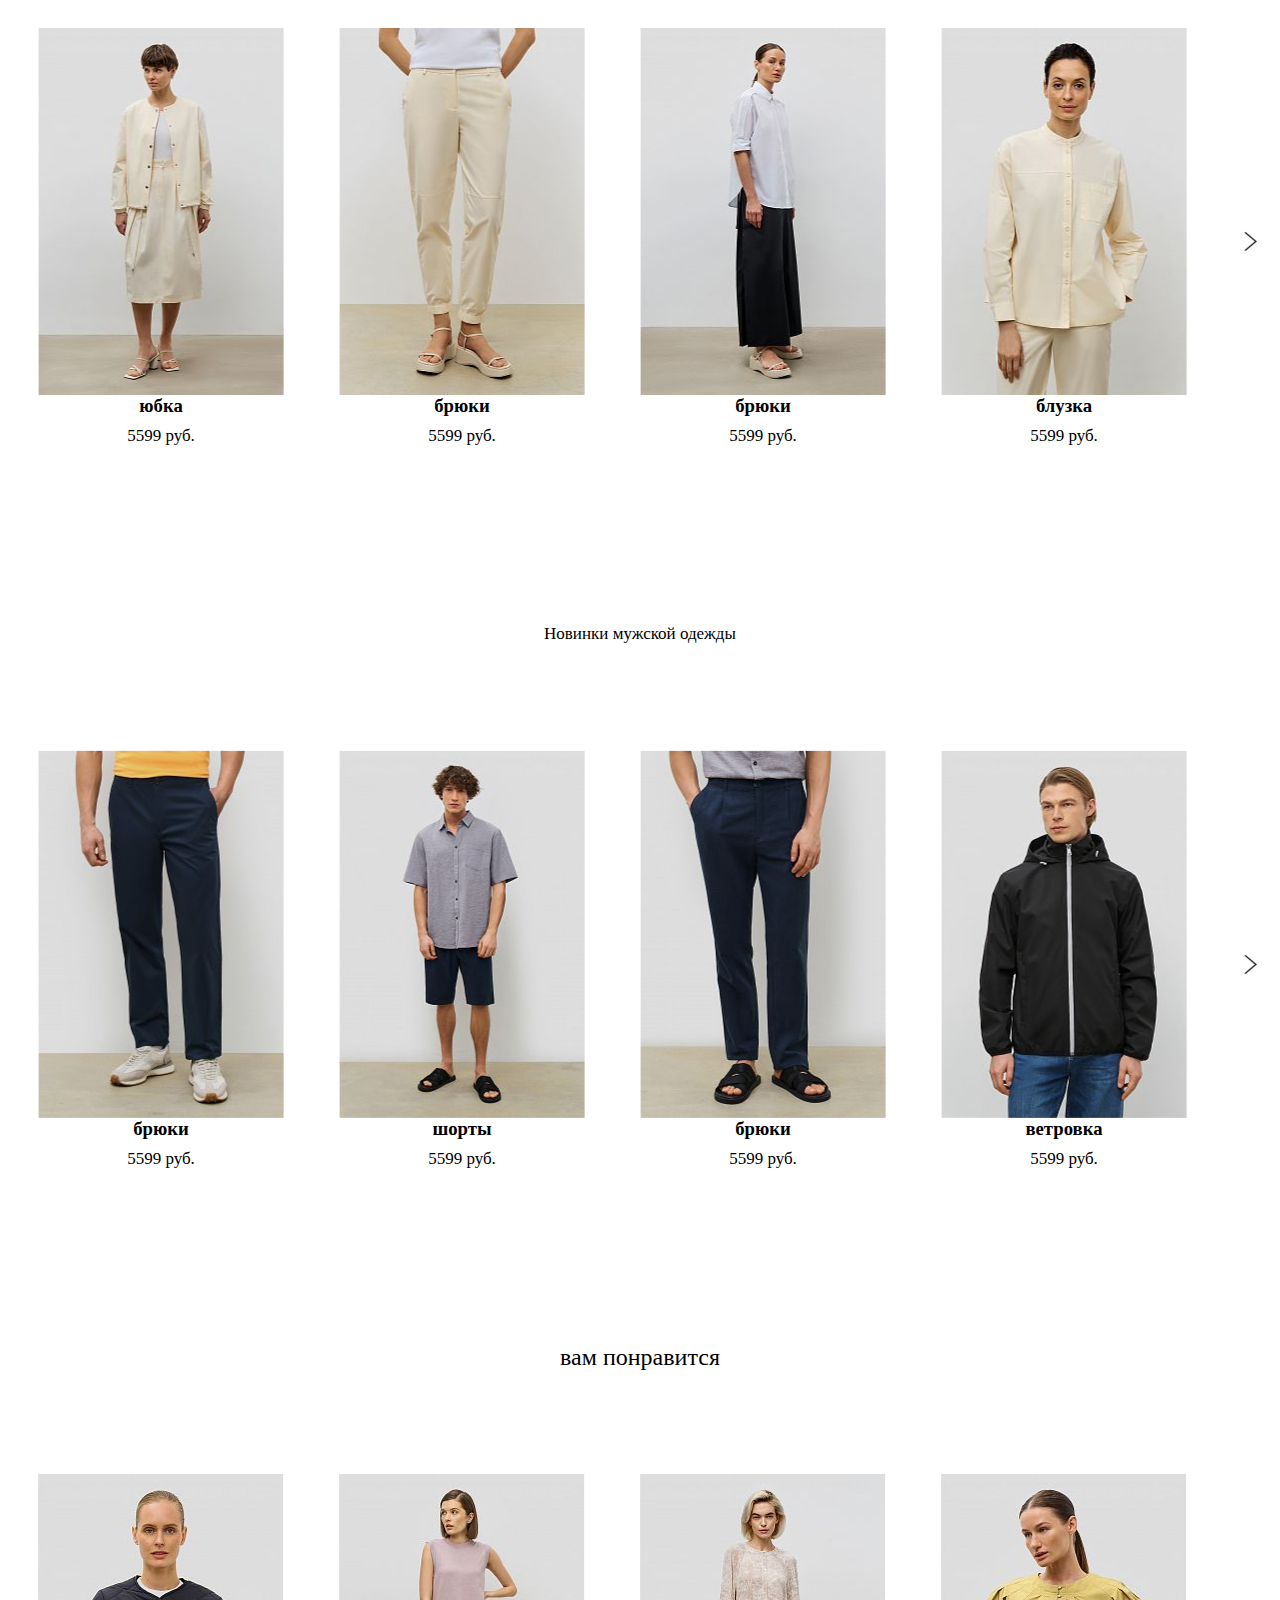
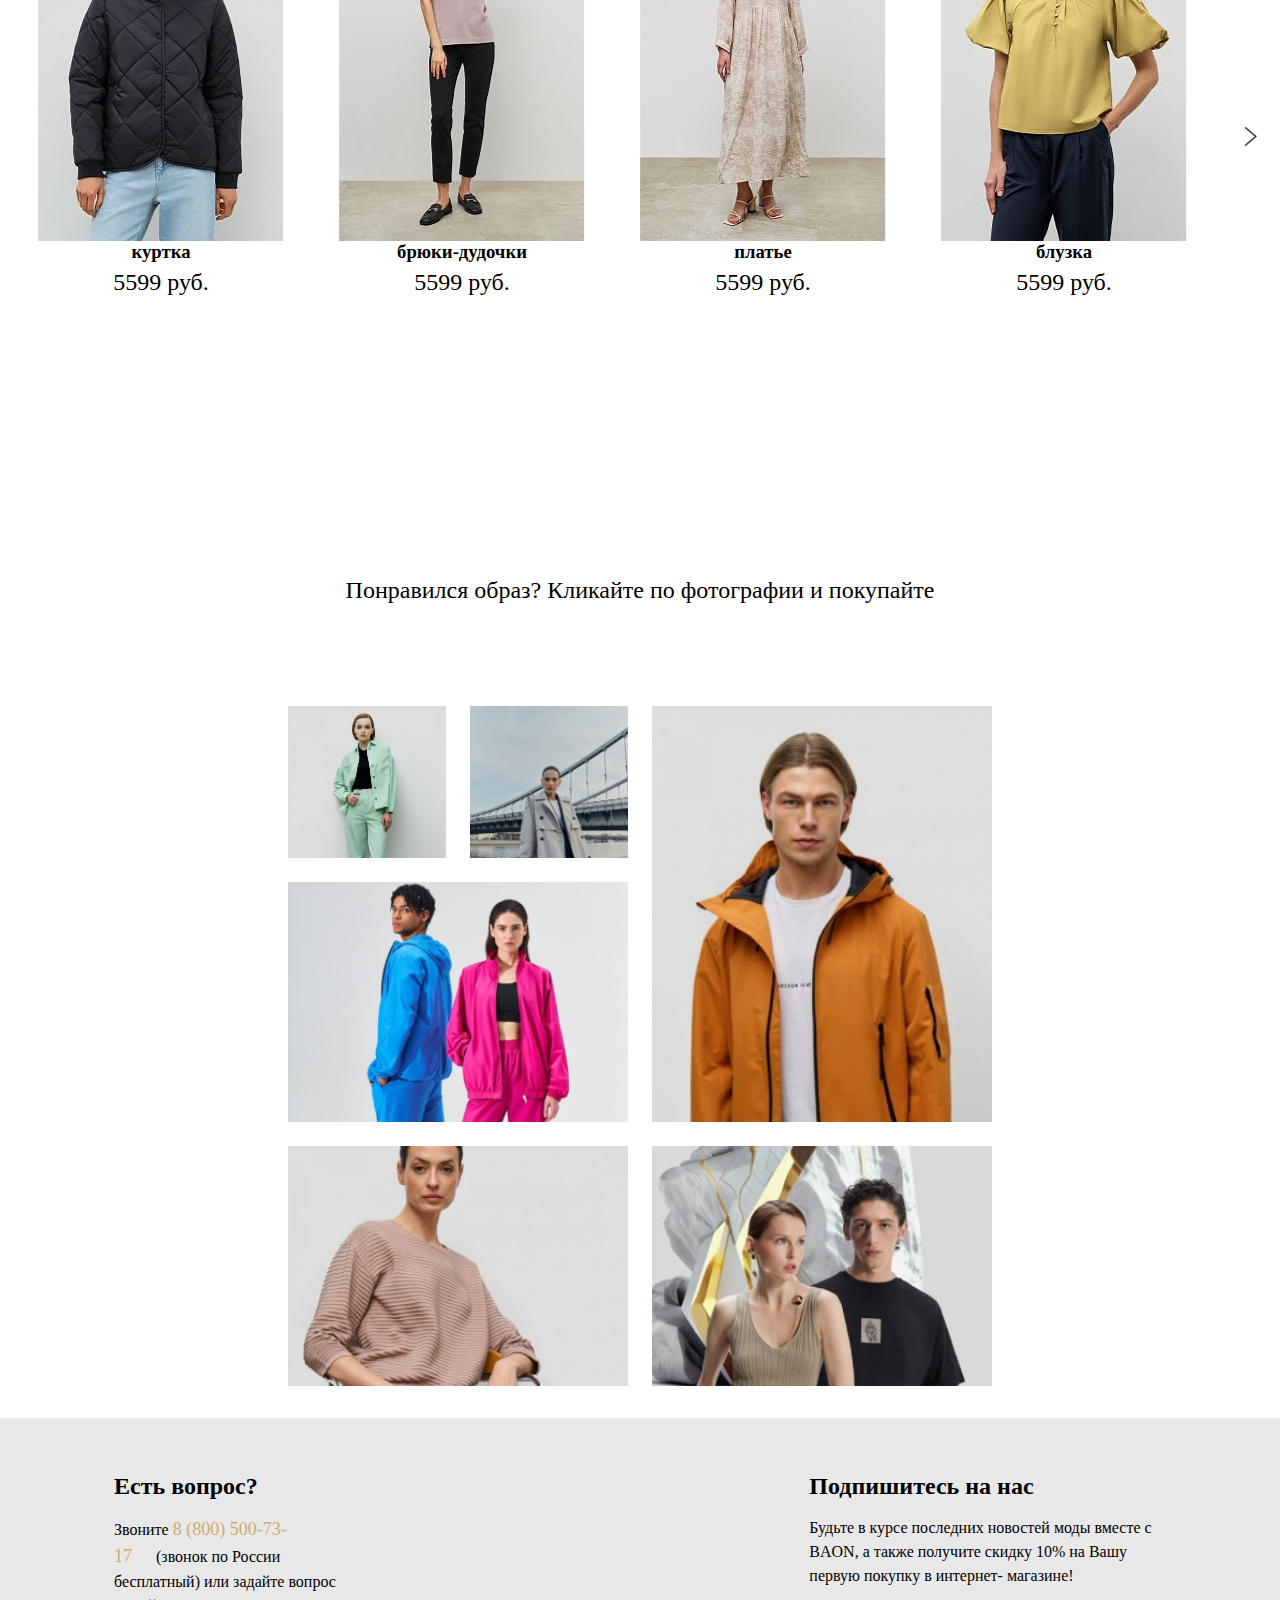
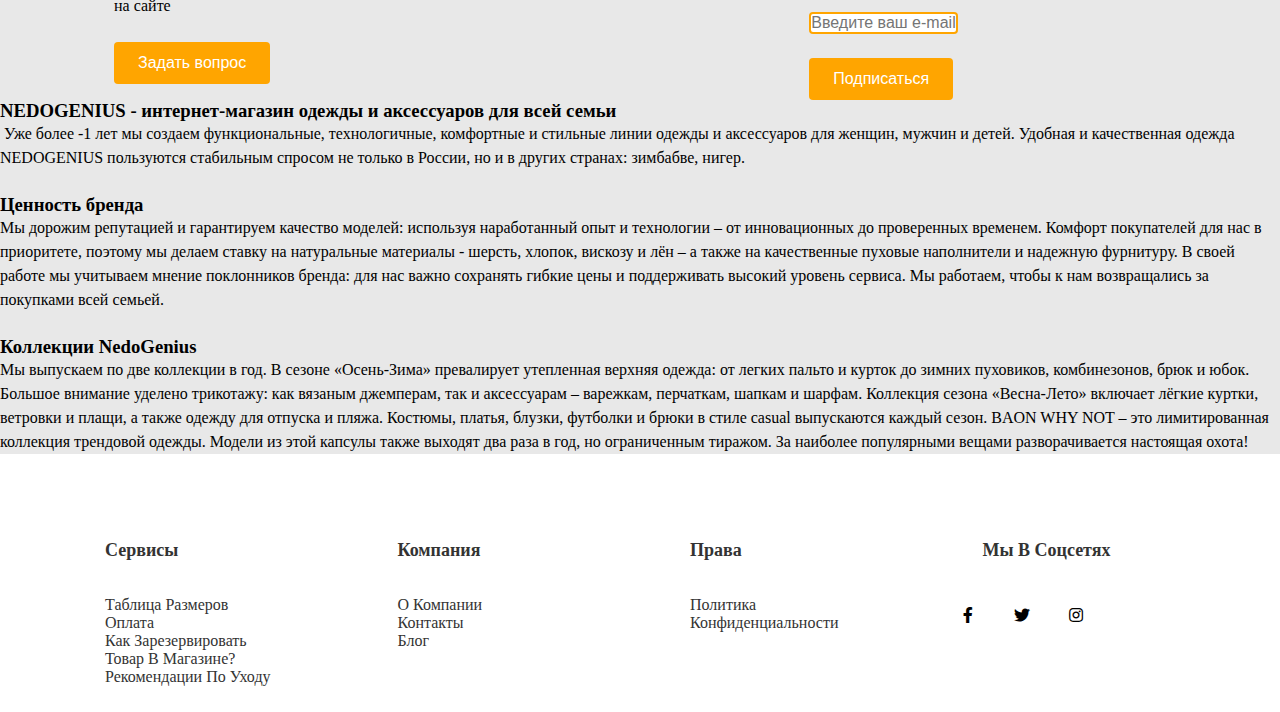
==== commit 21087aef: "m" ====
--- a/index.html
+++ b/index.html
@@ -216,7 +216,6 @@
                                 <a href="#"><i class="fab fa-facebook-f"></i></a>
                                 <a href="#"><i class="fab fa-twitter"></i></a>
                                 <a href="#"><i class="fab fa-instagram"></i></a>
-                                <a href="#"><i class="fab fa-linkedin-in"></i></a>
                             </div>
                         </div>
                     </div>
